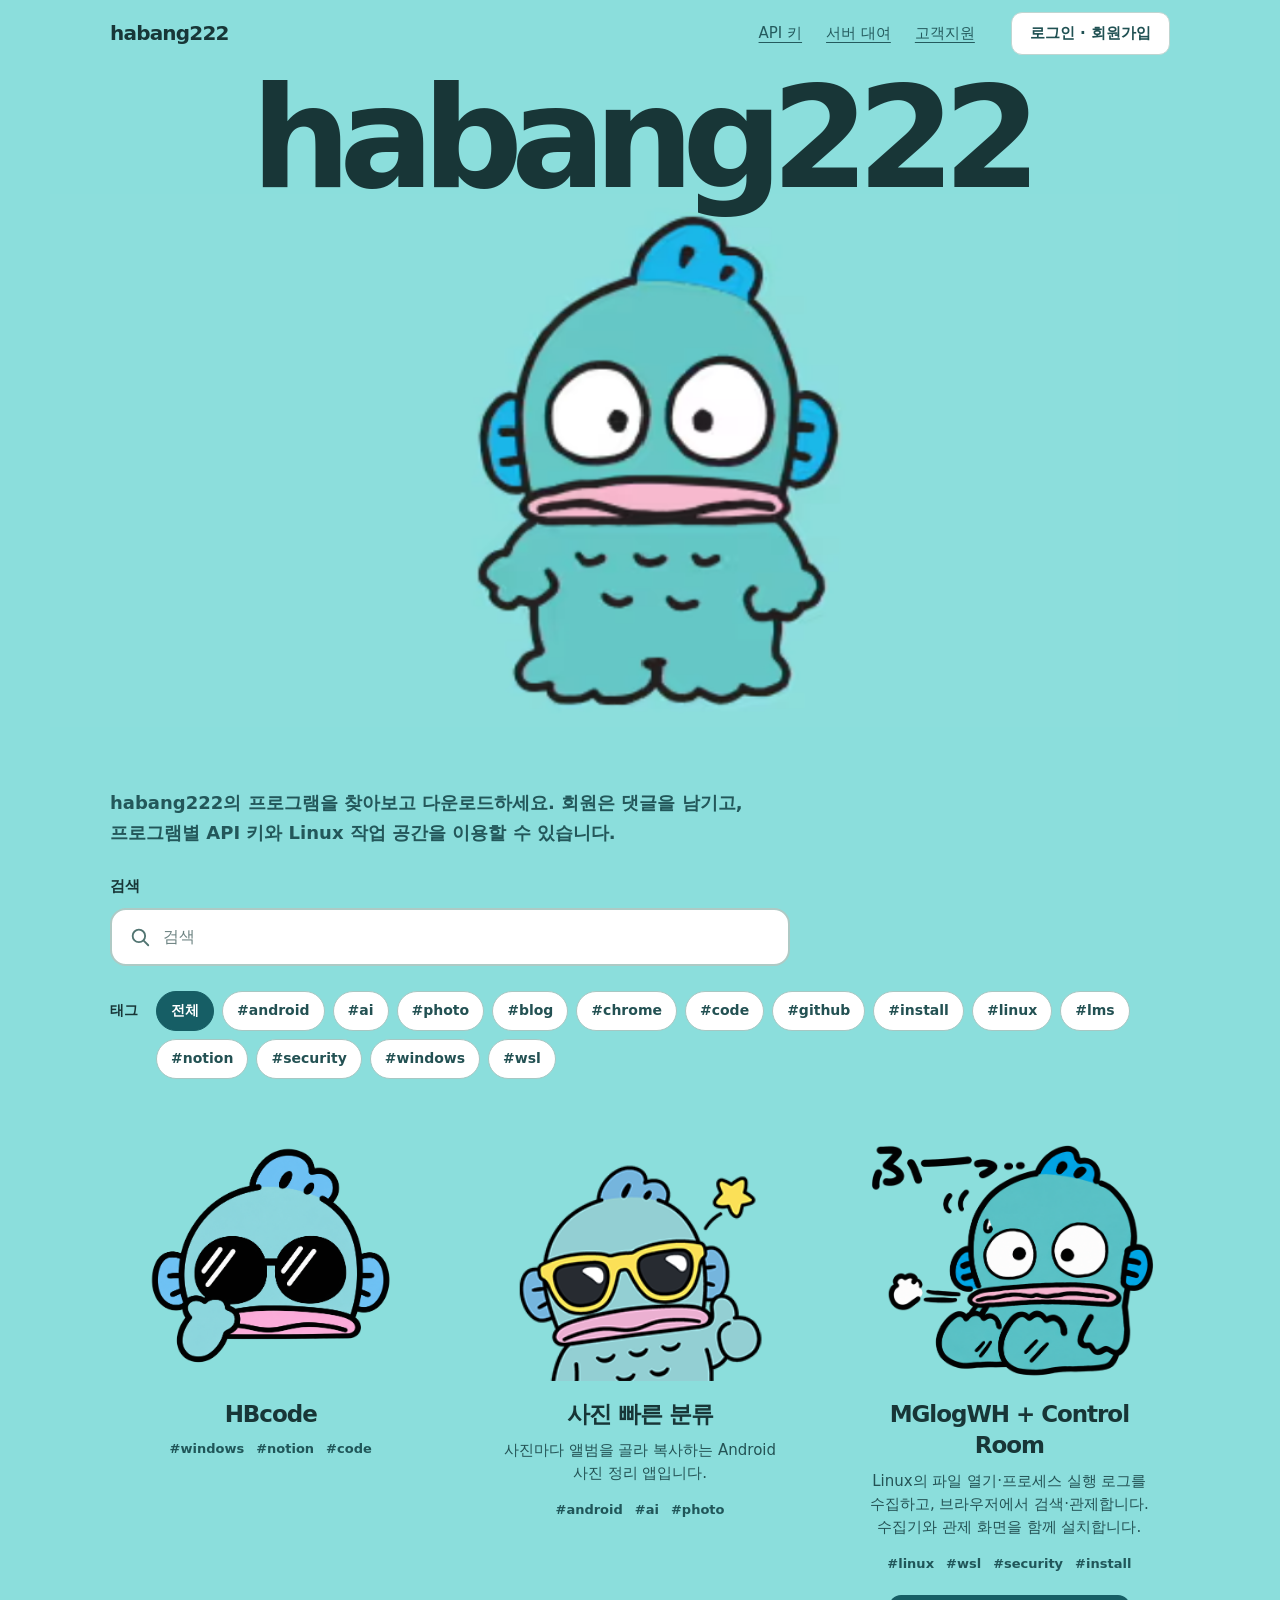
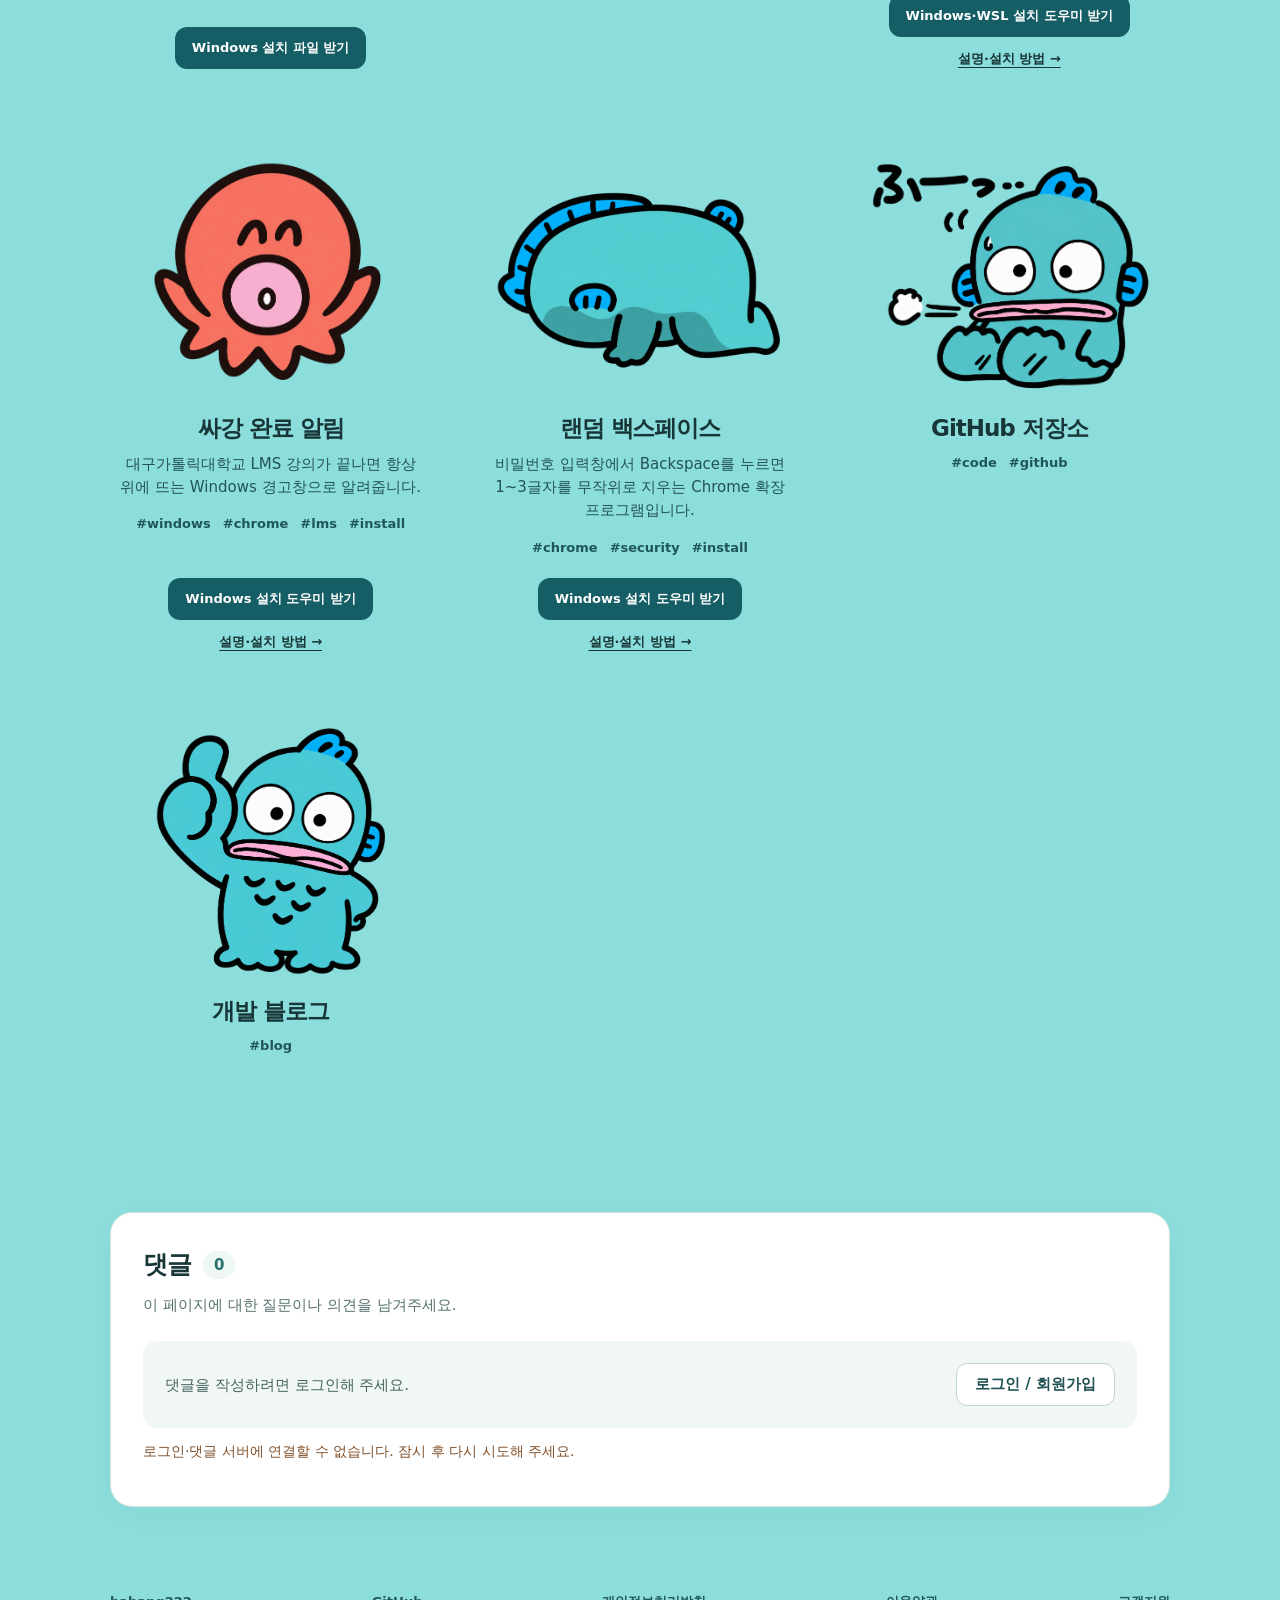
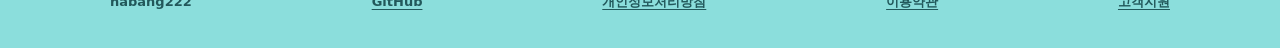
==== index.html @ 9dbc1d15 "Add approved Kali host desktops and isolated Kali rentals" ====
<!doctype html>
<html lang="ko">
<head>
  <meta charset="utf-8">
  <meta name="viewport" content="width=device-width, initial-scale=1">
  <meta name="theme-color" content="#8bdedc">
  <meta name="description" content="habang222의 프로그램 소개·다운로드, 회원 댓글, 프로그램별 API 키와 Linux 워크스페이스 대여">
  <title>habang222 | 링크 모음</title>
  <link rel="stylesheet" href="home.css?v=6">
  <script src="links.js?v=8" defer></script>
  <script src="home.js?v=6" defer></script>
  <link rel="stylesheet" href="/community.css?v=4">
  <script src="/community.js?v=7" defer></script>
</head>
<body>
  <a class="skip-link" href="#link-list">링크 목록으로 건너뛰기</a>

  <header class="home-hero">
    <div class="hero-content">
      <h1>habang222</h1>
    </div>
  </header>

  <main class="home-main" id="links">
    <p class="home-intro">habang222의 프로그램을 찾아보고 다운로드하세요. 회원은 댓글을 남기고, 프로그램별 API 키와 Linux 작업 공간을 이용할 수 있습니다.</p>
    <div class="search-area" role="search">
      <label for="link-search">검색</label>
      <div class="search-field">
        <svg viewBox="0 0 24 24" fill="none" aria-hidden="true"><circle cx="10.8" cy="10.8" r="6.8" stroke="currentColor" stroke-width="2"/><path d="m16 16 5 5" stroke="currentColor" stroke-width="2" stroke-linecap="round"/></svg>
        <input id="link-search" type="search" placeholder="검색" autocomplete="off">
      </div>
    </div>

    <div class="filter-row">
      <span class="filter-label">태그</span>
      <div class="tag-filters" id="tag-filters" aria-label="태그로 링크 필터링"></div>
    </div>

    <p class="sr-only" id="result-count" role="status" aria-live="polite"></p>
    <div class="link-grid" id="link-list"></div>
    <p class="empty-state" id="empty-state" hidden>검색 결과 없음</p>

    <noscript>
      <p class="noscript-note">검색과 태그를 사용하려면 JavaScript를 켜 주세요. <a href="photo-sorter.html">사진 빠른 분류</a> · <a href="mglogwh.html">MGlogWH + Control Room</a> · <a href="lecture-alarm.html">싸강 완료 알림</a> · <a href="random-backspace.html">랜덤 백스페이스</a></p>
    </noscript>
  </main>

  <footer class="home-footer">
    <span>habang222</span>
    <a href="https://github.com/habang2222/habage222.pro">GitHub</a>
    <a href="/privacy.html">개인정보처리방침</a>
    <a href="/terms.html">이용약관</a>
    <a href="/support.html">고객지원</a>
  </footer>
</body>
</html>
---- home.css ----
:root {
  font-family: "Apple SD Gothic Neo", "Malgun Gothic", "Noto Sans KR", system-ui, sans-serif;
  color: #183637;
  background: #8bdedc;
  line-height: 1.55;
}

* { box-sizing: border-box; }
html { scroll-behavior: smooth; }
body { margin: 0; }
button, input { font: inherit; }
a { color: inherit; }

.skip-link { position: absolute; top: -70px; left: 12px; z-index: 10; padding: 10px 14px; background: #fff; }
.skip-link:focus { top: 12px; }
.sr-only { position: absolute; width: 1px; height: 1px; padding: 0; margin: -1px; overflow: hidden; clip: rect(0, 0, 0, 0); white-space: nowrap; border: 0; }

.home-hero {
  position: relative;
  display: flex;
  justify-content: center;
  min-height: clamp(500px, 61vw, 730px);
  padding: 68px 24px 0;
  overflow: hidden;
  background-color: #8bdedc;
  background-image: url("images/home/hero.png");
  background-position: center bottom;
  background-repeat: no-repeat;
  background-size: min(100%, 1200px) auto;
  text-align: center;
}

.hero-content { position: relative; z-index: 1; width: 100%; }
.home-hero h1 { margin: 0; font-size: clamp(64px, 11vw, 150px); font-weight: 900; letter-spacing: -.085em; line-height: 1; }

/* Keep the menu over the mint hero so it does not push the artwork down. */
body .hb-site-header { position: absolute; inset: 0 0 auto; z-index: 20; }
body .hb-site-header .hb-toolbar { background: transparent; border-bottom: 0; }

.home-main {
  position: relative;
  max-width: 1180px;
  min-height: 55vh;
  margin: 0 auto;
  padding: 58px clamp(20px, 5vw, 60px) 100px;
}
.home-intro { max-width: 720px; margin: 0 0 28px; color: #23575a; font-size: clamp(15px, 2vw, 18px); line-height: 1.65; font-weight: 650; word-break: keep-all; }
.search-area { max-width: 680px; }
.search-area label { display: block; margin-bottom: 9px; font-size: 15px; font-weight: 800; }
.search-field { display: flex; align-items: center; gap: 12px; height: 58px; padding: 0 17px; border: 2px solid #aecac5; border-radius: 16px; background: #fff; }
.search-field:focus-within { border-color: #187e83; box-shadow: 0 0 0 4px #187e8324; }
.search-field svg { width: 22px; height: 22px; flex: none; color: #517471; }
.search-field input { width: 100%; height: 100%; padding: 0; border: 0; outline: 0; background: transparent; color: #183637; font-size: 16px; }
.search-field input::placeholder { color: #6b8180; }

.filter-row { display: flex; align-items: start; gap: 18px; margin-top: 25px; }
.filter-label { padding-top: 9px; font-size: 14px; font-weight: 900; white-space: nowrap; }
.tag-filters { display: flex; flex-wrap: wrap; gap: 8px; }
.tag-filter { min-height: 40px; padding: 7px 14px; border: 1.5px solid #a7c7c3; border-radius: 999px; background: #fff; color: #235153; cursor: pointer; font-size: 14px; font-weight: 800; }
.tag-filter:hover { border-color: #187e83; }
.tag-filter[aria-pressed="true"] { border-color: #165e65; background: #165e65; color: #fff; }
.link-grid { display: grid; grid-template-columns: repeat(auto-fit, minmax(min(100%, 250px), 1fr)); gap: clamp(20px, 4vw, 48px); margin-top: 40px; }
.link-card {
  display: flex;
  flex-direction: column;
  align-items: center;
  min-width: 0;
  padding: 12px 8px 16px;
  text-align: center;
  text-decoration: none;
}
.card-art { display: flex; align-items: center; justify-content: center; width: 100%; height: 250px; margin-bottom: 18px; }
.card-open { display: flex; flex-direction: column; align-items: center; width: 100%; text-decoration: none; }
.card-description { margin: 0 0 15px; max-width: 32ch; color: #245355; font-size: 15px; word-break: keep-all; }
.card-actions { display: flex; flex-direction: column; align-items: center; gap: 12px; width: 100%; margin-top: auto; padding-top: 20px; }
.card-download { padding: 11px 17px; border-radius: 12px; background: #165e65; color: white; text-decoration: none; font-size: 13px; font-weight: 800; }
.card-download:hover { background: #104b51; }
.card-guide { font-size: 13px; font-weight: 800; text-underline-offset: 4px; }
.card-art img { display: block; width: 100%; height: 100%; object-fit: contain; transition: transform .22s ease, filter .22s ease; }
.card-open:hover .card-art img, .card-open:focus-visible .card-art img { transform: scale(1.055); filter: brightness(.96) drop-shadow(0 12px 12px #174b5055); }
.link-card h3 { margin: 0 0 9px; font-size: 23px; letter-spacing: -.045em; line-height: 1.35; word-break: keep-all; }
.card-tags { display: flex; justify-content: center; flex-wrap: wrap; gap: 5px 12px; }
.card-tag { color: #205659; font-size: 13px; font-weight: 800; }
.empty-state, .noscript-note { margin: 22px 0 0; padding: 24px; border: 1px dashed #277c7b; border-radius: 18px; color: #234f50; }

.home-footer { display: flex; justify-content: space-between; gap: 20px; max-width: 1180px; margin: 0 auto; padding: 25px clamp(20px, 5vw, 60px) 36px; color: #22585b; font-size: 13px; font-weight: 800; }
.home-footer { flex-wrap: wrap; }
.home-footer a { text-underline-offset: 3px; }

:is(a, button, input):focus-visible { outline: 3px solid #00696d; outline-offset: 4px; }

@media (max-width: 650px) {
  .home-hero { min-height: 500px; padding-top: 132px; background-size: 100% auto; }
  .home-hero h1 { font-size: clamp(55px, 14vw, 90px); }
  .home-main { padding: 54px 20px 76px; }
  .filter-row { display: block; }
  .filter-label { display: block; padding: 0 0 10px; }
  .link-grid { grid-template-columns: 1fr; gap: 16px; }
  .card-art { height: 220px; }
}

@media (prefers-reduced-motion: reduce) {
  html { scroll-behavior: auto; }
  .card-art img { transition: none; }
}
---- community.css ----
.hb-toolbar,.hb-community,.hb-dialog{font:15px/1.6 "Apple SD Gothic Neo","Malgun Gothic",system-ui,sans-serif;box-sizing:border-box;color:#183637}
.hb-toolbar *,.hb-community *,.hb-dialog *{box-sizing:border-box}
.hb-toolbar [hidden],.hb-community [hidden],.hb-dialog [hidden]{display:none!important}
.hb-toolbar{display:flex;flex-wrap:wrap;justify-content:flex-end;align-items:center;gap:16px;min-height:62px;padding:12px max(20px,calc((100% - 1060px)/2));background:#8bdedc;border-bottom:1px solid #71c7c5}
.hb-account{font-weight:700;overflow-wrap:anywhere}
.hb-header-brand{margin-right:auto;color:#183637;font-size:20px;font-weight:900;letter-spacing:-.04em;text-decoration:none}.hb-toolbar [aria-current=page]{font-weight:800;color:#104b51;text-decoration-thickness:2px}
.hb-button,.hb-link,.hb-provider{font:inherit;cursor:pointer;transition:background .15s;line-height:1.5}
.hb-button{display:inline-flex;justify-content:center;align-items:center;min-height:42px;padding:9px 18px;border:1px solid #bfd5d1;border-radius:11px;background:#fff;color:#205153;font-weight:700;text-decoration:none}
.hb-button:hover{background:#ecf5f2}.hb-primary{background:#165e65;border-color:#165e65;color:#fff}.hb-primary:hover{background:#104b51}
.hb-link{border:0;background:transparent;color:#245b5e;text-decoration:underline;text-underline-offset:4px;padding:8px 4px}
.hb-button:disabled{opacity:.55;cursor:wait}.hb-link:disabled{opacity:.55}
.hb-community{max-width:1060px;margin:40px auto 60px;padding:32px;border:1px solid #d3e3df;border-radius:22px;background:#fff;box-shadow:0 8px 32px #113c3508;text-align:left}
.hb-comment-heading{display:flex;gap:12px;align-items:center}.hb-comment-heading h2{margin:0;font-size:25px;letter-spacing:-.04em;color:#183637}
.hb-count{font-weight:800;color:#24716e;background:#eef7f4;border-radius:999px;padding:2px 11px}
.hb-muted{color:#56726e;font-size:13px}.hb-community>.hb-muted{margin:8px 0 24px;font-size:15px}
.hb-guest{display:flex;flex-wrap:wrap;justify-content:space-between;align-items:center;gap:16px;padding:22px;border-radius:14px;background:#f1f7f5;color:#45635e}
.hb-comment-label{display:block;margin-bottom:8px;font-weight:700}
.hb-community textarea,.hb-dialog input{display:block;width:100%;border:1px solid #b9ceca;border-radius:10px;background:#fff;color:#183637;font:inherit;padding:12px 14px;line-height:1.6}
.hb-community textarea{resize:vertical;min-height:100px}.hb-compose-actions{display:flex;justify-content:space-between;align-items:center;gap:12px;margin-top:12px}
.hb-status{color:#80502a;font-size:14px;min-height:1.5em;margin:12px 0;overflow-wrap:anywhere}
.hb-empty{text-align:center;color:#6d817b;padding:28px 0}.hb-comment{border-top:1px solid #e3ebe7;padding:24px 0}
.hb-comment-meta{display:flex;align-items:center;gap:11px}.hb-avatar{display:flex;align-items:center;justify-content:center;flex-shrink:0;width:39px;height:39px;border-radius:50%;background:#e4f2ed;color:#245c53;font-weight:800}
.hb-comment-meta strong{display:block;font-size:14px;overflow-wrap:anywhere}.hb-comment-meta time{display:block;color:#70827a;font-size:12px}
.hb-comment-body{white-space:pre-wrap;overflow-wrap:anywhere;margin:14px 0;color:#2d4741}.hb-comment-actions{display:flex;gap:14px;font-size:13px}
.hb-edit .hb-button{margin:10px 8px 0 0}.hb-dialog{position:fixed;width:calc(100% - 32px);max-width:440px;max-height:calc(100dvh - 32px);padding:32px;border:1px solid #c7ddd5;border-radius:22px;background:#fff;box-shadow:0 24px 100px #051e3a44;overflow-y:auto}
.hb-dialog::backdrop{background:#0c282970;backdrop-filter:blur(4px)}.hb-dialog-close{display:block;margin:-14px -12px 8px auto;font-size:13px}
.hb-dialog h2{color:#183637;font-size:24px;line-height:1.4;margin:0 0 8px;letter-spacing:-.04em}.hb-dialog>p{margin:0 0 20px}
.hb-tabs{display:grid;grid-template-columns:1fr 1fr;gap:8px;margin-bottom:20px}.hb-tabs [aria-pressed=true]{background:#165e65;color:#fff;border-color:#165e65}
.hb-social{display:grid;gap:10px}.hb-provider{display:flex;justify-content:center;align-items:center;gap:12px;min-height:48px;padding:10px;border:1px solid #c9d7d2;border-radius:11px;background:#fff;color:#183637;text-decoration:none;font-weight:650}
.hb-provider:hover{background:#f0f7f4}.hb-provider[aria-disabled=true]{color:#7b8d87;background:#f6f8f7}.hb-provider[aria-disabled=true]::after{content:"준비 중";font-size:11px;font-weight:400}
.hb-provider-mark{font-size:20px;font-weight:800}.hb-dialog .hb-divider{text-align:center;margin:20px 0;color:#6a8077;font-size:12px}
.hb-form{display:grid;gap:14px}.hb-field{display:grid;gap:6px;font-size:13px;font-weight:700}.hb-form .hb-muted{margin:0;font-weight:400}.hb-form .hb-status{margin:0}.hb-form>.hb-primary{width:100%}
.hb-legal-note{font-size:12px;color:#56726e;margin:16px 0 0!important;line-height:1.6}.hb-legal-note a,.hb-legal-links a{text-underline-offset:3px}.hb-legal-links{display:flex;flex-wrap:wrap;gap:8px 16px;font:13px/1.6 "Apple SD Gothic Neo","Malgun Gothic",system-ui,sans-serif}.hb-legal-links a{color:inherit}
.hb-toolbar :is(a,button):focus-visible,.hb-community :is(button,textarea):focus-visible,.hb-dialog :is(a,button,input):focus-visible{outline:3px solid #247e78;outline-offset:3px}
@media(max-width:650px){.hb-toolbar{padding:12px 20px}.hb-toolbar .hb-button{font-size:13px}.hb-community{margin:24px 16px 40px;padding:22px 18px}.hb-guest{padding:18px}.hb-dialog{padding:26px 22px}.hb-dialog h2{font-size:22px}}
@media(max-width:650px){.hb-toolbar{gap:8px 12px;font-size:13px}.hb-header-brand{flex-basis:100%;font-size:19px}.hb-toolbar .hb-link{padding:5px 0}}
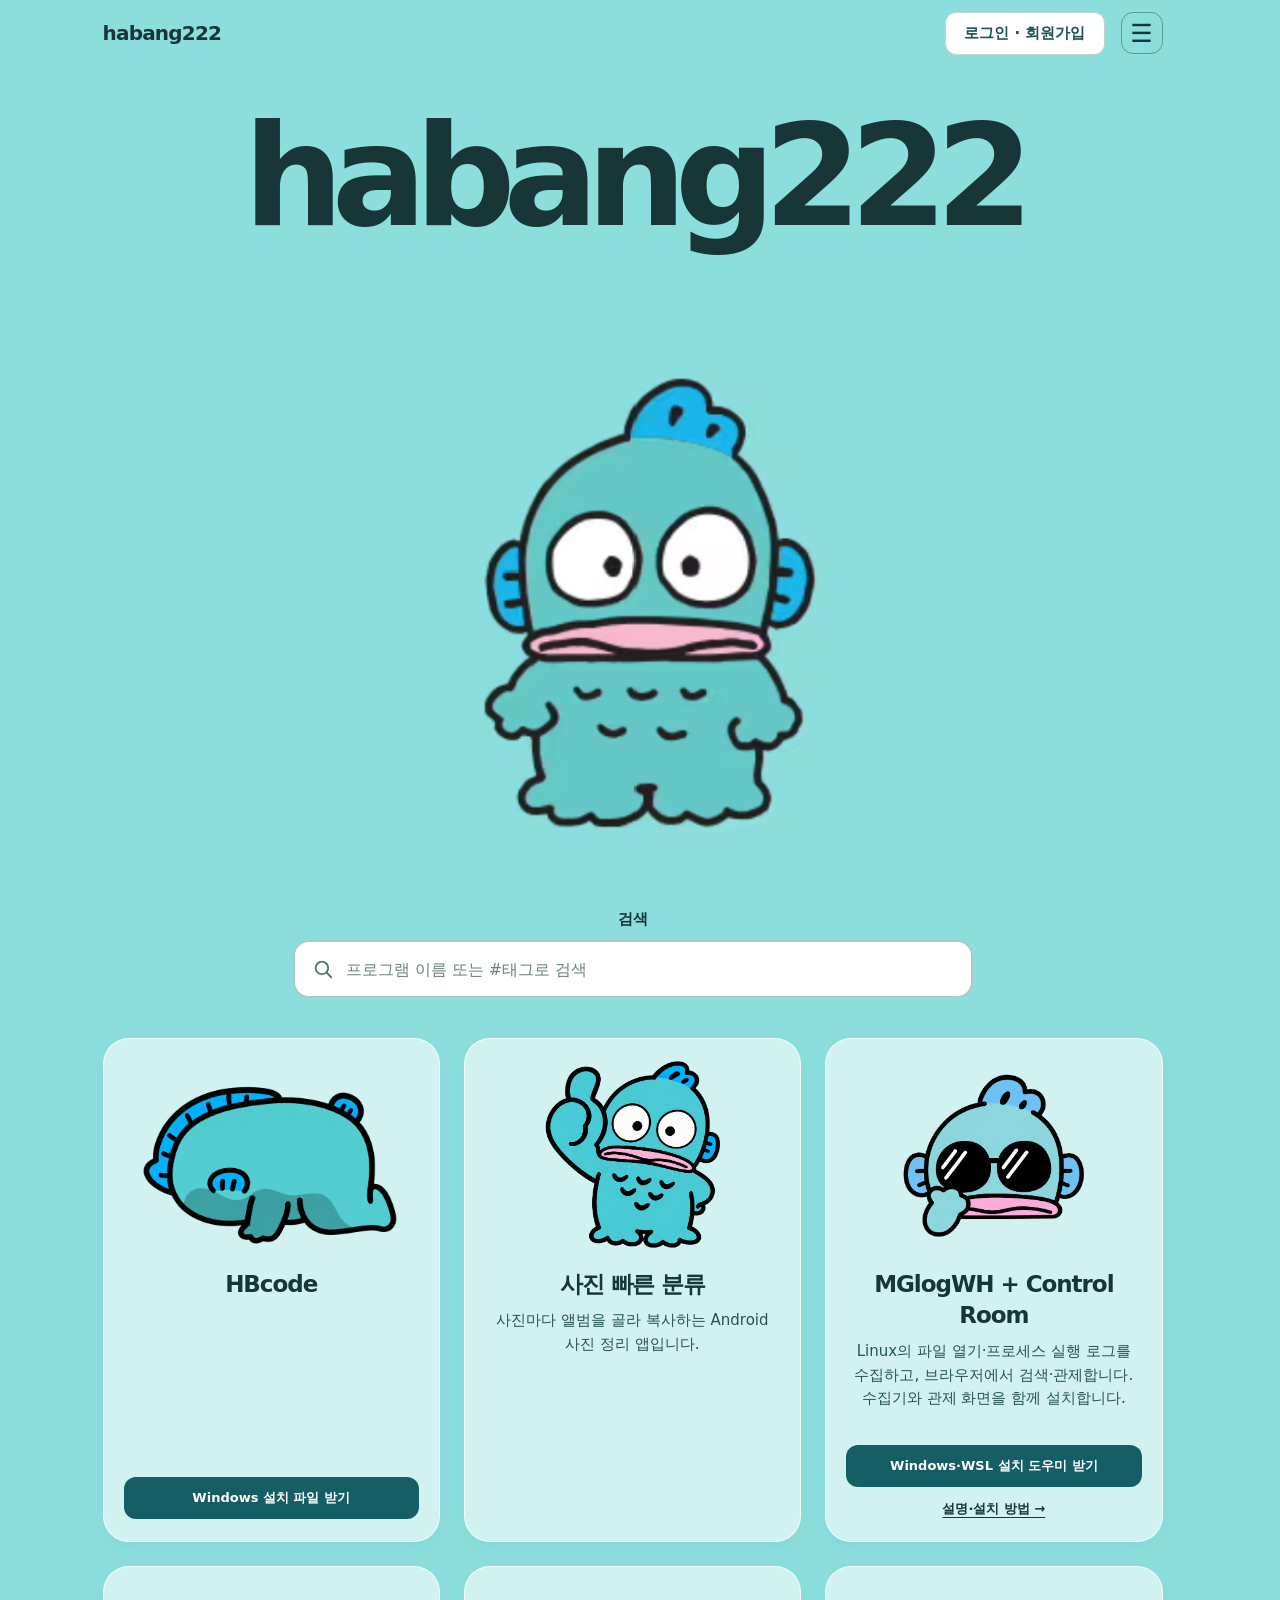
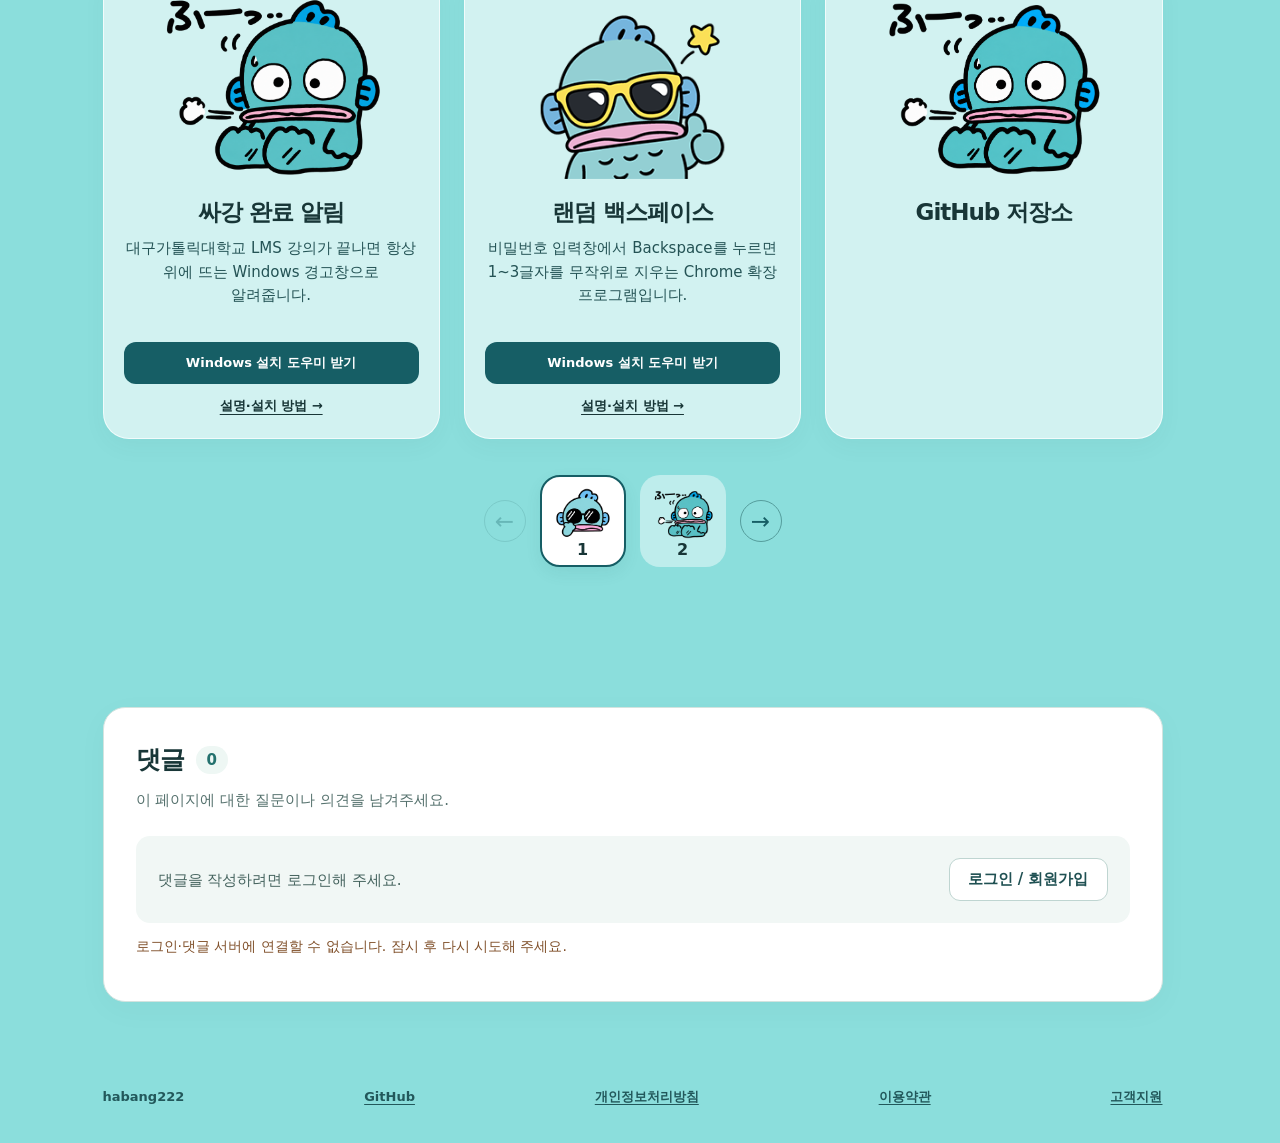
==== commit 1e9bd962: "Stabilize signup dialog and simplify the home gallery" ====
--- a/index.html
+++ b/index.html
@@ -6,11 +6,11 @@
   <meta name="theme-color" content="#8bdedc">
   <meta name="description" content="habang222의 프로그램 소개·다운로드, 회원 댓글, 프로그램별 API 키와 Linux 워크스페이스 대여">
   <title>habang222 | 링크 모음</title>
-  <link rel="stylesheet" href="home.css?v=6">
-  <script src="links.js?v=8" defer></script>
-  <script src="home.js?v=6" defer></script>
-  <link rel="stylesheet" href="/community.css?v=4">
-  <script src="/community.js?v=7" defer></script>
+  <link rel="stylesheet" href="home.css?v=7">
+  <script src="links.js?v=9" defer></script>
+  <script src="home.js?v=7" defer></script>
+  <link rel="stylesheet" href="/community.css?v=5">
+  <script src="/community.js?v=8" defer></script>
 </head>
 <body>
   <a class="skip-link" href="#link-list">링크 목록으로 건너뛰기</a>
@@ -22,26 +22,23 @@
   </header>
 
   <main class="home-main" id="links">
-    <p class="home-intro">habang222의 프로그램을 찾아보고 다운로드하세요. 회원은 댓글을 남기고, 프로그램별 API 키와 Linux 작업 공간을 이용할 수 있습니다.</p>
     <div class="search-area" role="search">
       <label for="link-search">검색</label>
       <div class="search-field">
         <svg viewBox="0 0 24 24" fill="none" aria-hidden="true"><circle cx="10.8" cy="10.8" r="6.8" stroke="currentColor" stroke-width="2"/><path d="m16 16 5 5" stroke="currentColor" stroke-width="2" stroke-linecap="round"/></svg>
-        <input id="link-search" type="search" placeholder="검색" autocomplete="off">
+        <input id="link-search" type="search" placeholder="프로그램 이름 또는 #태그로 검색" autocomplete="off" aria-describedby="search-help">
       </div>
     </div>
 
-    <div class="filter-row">
-      <span class="filter-label">태그</span>
-      <div class="tag-filters" id="tag-filters" aria-label="태그로 링크 필터링"></div>
-    </div>
+    <p id="search-help" class="sr-only">이름이나 설명으로 검색하거나, #사진정리처럼 태그 앞에 #을 붙여 검색하세요. 여러 검색어를 함께 사용할 수 있습니다.</p>
 
     <p class="sr-only" id="result-count" role="status" aria-live="polite"></p>
-    <div class="link-grid" id="link-list"></div>
+    <div class="card-viewport" id="card-viewport"><div class="link-grid" id="link-list"></div></div>
     <p class="empty-state" id="empty-state" hidden>검색 결과 없음</p>
+    <nav class="page-navigation" id="page-navigation" aria-label="프로그램 페이지"></nav>
 
     <noscript>
-      <p class="noscript-note">검색과 태그를 사용하려면 JavaScript를 켜 주세요. <a href="photo-sorter.html">사진 빠른 분류</a> · <a href="mglogwh.html">MGlogWH + Control Room</a> · <a href="lecture-alarm.html">싸강 완료 알림</a> · <a href="random-backspace.html">랜덤 백스페이스</a></p>
+      <p class="noscript-note">프로그램 검색과 페이지 이동을 사용하려면 JavaScript를 켜 주세요. <a href="photo-sorter.html">사진 빠른 분류</a> · <a href="mglogwh.html">MGlogWH + Control Room</a> · <a href="lecture-alarm.html">싸강 완료 알림</a> · <a href="random-backspace.html">랜덤 백스페이스</a></p>
     </noscript>
   </main>
 
--- a/home.css
+++ b/home.css
@@ -6,7 +6,7 @@
 }
 
 * { box-sizing: border-box; }
-html { scroll-behavior: smooth; }
+html { scroll-behavior: smooth; scrollbar-gutter: stable; }
 body { margin: 0; }
 button, input { font: inherit; }
 a { color: inherit; }
@@ -19,16 +19,13 @@
   position: relative;
   display: flex;
   justify-content: center;
-  min-height: clamp(500px, 61vw, 730px);
-  padding: 68px 24px 0;
+  min-height: clamp(650px, 70vw, 850px);
+  padding: 106px 24px 0;
   overflow: hidden;
   background-color: #8bdedc;
-  background-image: url("images/home/hero.png");
-  background-position: center bottom;
-  background-repeat: no-repeat;
-  background-size: min(100%, 1200px) auto;
   text-align: center;
 }
+.home-hero::before { content: ''; position: absolute; inset: clamp(200px, 22vw, 290px) 0 0; background: url("images/home/hero.png") center bottom / min(100%, 1100px) auto no-repeat; }
 
 .hero-content { position: relative; z-index: 1; width: 100%; }
 .home-hero h1 { margin: 0; font-size: clamp(64px, 11vw, 150px); font-weight: 900; letter-spacing: -.085em; line-height: 1; }
@@ -44,43 +41,48 @@
   margin: 0 auto;
   padding: 58px clamp(20px, 5vw, 60px) 100px;
 }
-.home-intro { max-width: 720px; margin: 0 0 28px; color: #23575a; font-size: clamp(15px, 2vw, 18px); line-height: 1.65; font-weight: 650; word-break: keep-all; }
-.search-area { max-width: 680px; }
-.search-area label { display: block; margin-bottom: 9px; font-size: 15px; font-weight: 800; }
+.search-area { max-width: 680px; margin: 0 auto; }
+.search-area label { display: block; margin-bottom: 9px; font-size: 15px; font-weight: 800; text-align: center; }
 .search-field { display: flex; align-items: center; gap: 12px; height: 58px; padding: 0 17px; border: 2px solid #aecac5; border-radius: 16px; background: #fff; }
 .search-field:focus-within { border-color: #187e83; box-shadow: 0 0 0 4px #187e8324; }
 .search-field svg { width: 22px; height: 22px; flex: none; color: #517471; }
 .search-field input { width: 100%; height: 100%; padding: 0; border: 0; outline: 0; background: transparent; color: #183637; font-size: 16px; }
 .search-field input::placeholder { color: #6b8180; }
 
-.filter-row { display: flex; align-items: start; gap: 18px; margin-top: 25px; }
-.filter-label { padding-top: 9px; font-size: 14px; font-weight: 900; white-space: nowrap; }
-.tag-filters { display: flex; flex-wrap: wrap; gap: 8px; }
-.tag-filter { min-height: 40px; padding: 7px 14px; border: 1.5px solid #a7c7c3; border-radius: 999px; background: #fff; color: #235153; cursor: pointer; font-size: 14px; font-weight: 800; }
-.tag-filter:hover { border-color: #187e83; }
-.tag-filter[aria-pressed="true"] { border-color: #165e65; background: #165e65; color: #fff; }
-.link-grid { display: grid; grid-template-columns: repeat(auto-fit, minmax(min(100%, 250px), 1fr)); gap: clamp(20px, 4vw, 48px); margin-top: 40px; }
+.card-viewport { scroll-margin-top: 24px; touch-action: pan-y; }
+.link-grid { display: grid; grid-template-columns: repeat(3, minmax(0, 1fr)); gap: 24px; margin-top: 40px; }
 .link-card {
   display: flex;
   flex-direction: column;
   align-items: center;
   min-width: 0;
-  padding: 12px 8px 16px;
+  padding: 22px 20px;
+  border: 1px solid #ffffffb3;
+  border-radius: 26px;
+  background: #ffffff9c;
+  box-shadow: 0 8px 24px #2056590a;
   text-align: center;
   text-decoration: none;
 }
-.card-art { display: flex; align-items: center; justify-content: center; width: 100%; height: 250px; margin-bottom: 18px; }
+.card-art { display: flex; align-items: center; justify-content: center; width: 100%; height: 190px; margin-bottom: 18px; }
 .card-open { display: flex; flex-direction: column; align-items: center; width: 100%; text-decoration: none; }
 .card-description { margin: 0 0 15px; max-width: 32ch; color: #245355; font-size: 15px; word-break: keep-all; }
 .card-actions { display: flex; flex-direction: column; align-items: center; gap: 12px; width: 100%; margin-top: auto; padding-top: 20px; }
-.card-download { padding: 11px 17px; border-radius: 12px; background: #165e65; color: white; text-decoration: none; font-size: 13px; font-weight: 800; }
+.card-download { width: 100%; padding: 11px 13px; border-radius: 12px; background: #165e65; color: white; text-decoration: none; font-size: 13px; font-weight: 800; }
 .card-download:hover { background: #104b51; }
 .card-guide { font-size: 13px; font-weight: 800; text-underline-offset: 4px; }
 .card-art img { display: block; width: 100%; height: 100%; object-fit: contain; transition: transform .22s ease, filter .22s ease; }
 .card-open:hover .card-art img, .card-open:focus-visible .card-art img { transform: scale(1.055); filter: brightness(.96) drop-shadow(0 12px 12px #174b5055); }
 .link-card h3 { margin: 0 0 9px; font-size: 23px; letter-spacing: -.045em; line-height: 1.35; word-break: keep-all; }
-.card-tags { display: flex; justify-content: center; flex-wrap: wrap; gap: 5px 12px; }
-.card-tag { color: #205659; font-size: 13px; font-weight: 800; }
+.page-navigation { display: flex; flex-wrap: wrap; align-items: center; justify-content: center; gap: 14px; margin-top: 36px; }
+.page-navigation[hidden] { display: none; }
+.page-choice { position: relative; width: 86px; height: 92px; border: 2px solid transparent; border-radius: 20px; background: #ffffff70; cursor: pointer; padding: 8px 10px 24px; }
+.page-choice img { display: block; width: 100%; height: 100%; object-fit: contain; }
+.page-choice span { position: absolute; bottom: 3px; inset-inline: 0; font-size: 16px; font-weight: 900; color: #183637; }
+.page-choice[aria-current="page"] { border-color: #165e65; background: #fff; box-shadow: 0 6px 16px #165e6515; }
+.page-choice:hover { background: #fff; }
+.page-arrow { width: 42px; height: 42px; border: 1px solid #559d9c; border-radius: 50%; background: transparent; color: #165e65; font-size: 23px; cursor: pointer; }
+.page-arrow:disabled { opacity: .3; cursor: default; }
 .empty-state, .noscript-note { margin: 22px 0 0; padding: 24px; border: 1px dashed #277c7b; border-radius: 18px; color: #234f50; }
 
 .home-footer { display: flex; justify-content: space-between; gap: 20px; max-width: 1180px; margin: 0 auto; padding: 25px clamp(20px, 5vw, 60px) 36px; color: #22585b; font-size: 13px; font-weight: 800; }
@@ -90,13 +92,17 @@
 :is(a, button, input):focus-visible { outline: 3px solid #00696d; outline-offset: 4px; }
 
 @media (max-width: 650px) {
-  .home-hero { min-height: 500px; padding-top: 132px; background-size: 100% auto; }
+  .home-hero { min-height: 540px; padding-top: 112px; }
+  .home-hero::before { top: 200px; background-size: min(150%, 580px) auto; }
   .home-hero h1 { font-size: clamp(55px, 14vw, 90px); }
   .home-main { padding: 54px 20px 76px; }
-  .filter-row { display: block; }
-  .filter-label { display: block; padding: 0 0 10px; }
-  .link-grid { grid-template-columns: 1fr; gap: 16px; }
-  .card-art { height: 220px; }
+  .link-grid { grid-template-columns: repeat(2, minmax(0, 1fr)); gap: 14px; }
+  .link-card { padding: 16px 12px; border-radius: 20px; }
+  .link-card h3 { font-size: 19px; }
+  .card-art { height: 145px; }
+  .card-description { font-size: 13px; }
+  .card-download { font-size: 12px; }
+  .page-choice { width: 68px; height: 78px; }
 }
 
 @media (prefers-reduced-motion: reduce) {
--- a/community.css
+++ b/community.css
@@ -1,8 +1,8 @@
-.hb-toolbar,.hb-community,.hb-dialog{font:15px/1.6 "Apple SD Gothic Neo","Malgun Gothic",system-ui,sans-serif;box-sizing:border-box;color:#183637}
+.hb-toolbar,.hb-community,.hb-dialog,.hb-menu{font:15px/1.6 "Apple SD Gothic Neo","Malgun Gothic",system-ui,sans-serif;box-sizing:border-box;color:#183637}
 .hb-toolbar *,.hb-community *,.hb-dialog *{box-sizing:border-box}
-.hb-toolbar [hidden],.hb-community [hidden],.hb-dialog [hidden]{display:none!important}
+.hb-toolbar [hidden],.hb-community [hidden],.hb-dialog [hidden],.hb-menu [hidden]{display:none!important}
 .hb-toolbar{display:flex;flex-wrap:wrap;justify-content:flex-end;align-items:center;gap:16px;min-height:62px;padding:12px max(20px,calc((100% - 1060px)/2));background:#8bdedc;border-bottom:1px solid #71c7c5}
-.hb-account{font-weight:700;overflow-wrap:anywhere}
+.hb-account{font-weight:700;max-width:30vw;overflow:hidden;text-overflow:ellipsis;white-space:nowrap}
 .hb-header-brand{margin-right:auto;color:#183637;font-size:20px;font-weight:900;letter-spacing:-.04em;text-decoration:none}.hb-toolbar [aria-current=page]{font-weight:800;color:#104b51;text-decoration-thickness:2px}
 .hb-button,.hb-link,.hb-provider{font:inherit;cursor:pointer;transition:background .15s;line-height:1.5}
 .hb-button{display:inline-flex;justify-content:center;align-items:center;min-height:42px;padding:9px 18px;border:1px solid #bfd5d1;border-radius:11px;background:#fff;color:#205153;font-weight:700;text-decoration:none}
@@ -22,7 +22,7 @@
 .hb-comment-meta{display:flex;align-items:center;gap:11px}.hb-avatar{display:flex;align-items:center;justify-content:center;flex-shrink:0;width:39px;height:39px;border-radius:50%;background:#e4f2ed;color:#245c53;font-weight:800}
 .hb-comment-meta strong{display:block;font-size:14px;overflow-wrap:anywhere}.hb-comment-meta time{display:block;color:#70827a;font-size:12px}
 .hb-comment-body{white-space:pre-wrap;overflow-wrap:anywhere;margin:14px 0;color:#2d4741}.hb-comment-actions{display:flex;gap:14px;font-size:13px}
-.hb-edit .hb-button{margin:10px 8px 0 0}.hb-dialog{position:fixed;width:calc(100% - 32px);max-width:440px;max-height:calc(100dvh - 32px);padding:32px;border:1px solid #c7ddd5;border-radius:22px;background:#fff;box-shadow:0 24px 100px #051e3a44;overflow-y:auto}
+.hb-edit .hb-button{margin:10px 8px 0 0}.hb-dialog{position:fixed;top:32px;left:50%;right:auto;bottom:auto;margin:0;transform:translateX(-50%);width:calc(100% - 32px);max-width:440px;max-height:calc(100dvh - 64px);padding:32px;border:1px solid #c7ddd5;border-radius:22px;background:#fff;box-shadow:0 24px 100px #051e3a44;overflow-y:auto;overscroll-behavior:contain;scrollbar-gutter:stable}
 .hb-dialog::backdrop{background:#0c282970;backdrop-filter:blur(4px)}.hb-dialog-close{display:block;margin:-14px -12px 8px auto;font-size:13px}
 .hb-dialog h2{color:#183637;font-size:24px;line-height:1.4;margin:0 0 8px;letter-spacing:-.04em}.hb-dialog>p{margin:0 0 20px}
 .hb-tabs{display:grid;grid-template-columns:1fr 1fr;gap:8px;margin-bottom:20px}.hb-tabs [aria-pressed=true]{background:#165e65;color:#fff;border-color:#165e65}
@@ -33,4 +33,11 @@
 .hb-legal-note{font-size:12px;color:#56726e;margin:16px 0 0!important;line-height:1.6}.hb-legal-note a,.hb-legal-links a{text-underline-offset:3px}.hb-legal-links{display:flex;flex-wrap:wrap;gap:8px 16px;font:13px/1.6 "Apple SD Gothic Neo","Malgun Gothic",system-ui,sans-serif}.hb-legal-links a{color:inherit}
 .hb-toolbar :is(a,button):focus-visible,.hb-community :is(button,textarea):focus-visible,.hb-dialog :is(a,button,input):focus-visible{outline:3px solid #247e78;outline-offset:3px}
 @media(max-width:650px){.hb-toolbar{padding:12px 20px}.hb-toolbar .hb-button{font-size:13px}.hb-community{margin:24px 16px 40px;padding:22px 18px}.hb-guest{padding:18px}.hb-dialog{padding:26px 22px}.hb-dialog h2{font-size:22px}}
-@media(max-width:650px){.hb-toolbar{gap:8px 12px;font-size:13px}.hb-header-brand{flex-basis:100%;font-size:19px}.hb-toolbar .hb-link{padding:5px 0}}
+html:has(.hb-dialog[open],.hb-menu[open]){overflow:hidden;scrollbar-gutter:stable}
+.hb-menu-toggle{display:inline-flex;align-items:center;justify-content:center;width:42px;height:42px;padding:0;border:1px solid #529d9b;border-radius:12px;background:transparent;color:#183637;font:25px/1 system-ui;cursor:pointer}
+.hb-menu{position:fixed;inset:0 0 0 auto;width:min(340px,88vw);height:100dvh;max-height:100dvh;margin:0;padding:24px;border:0;border-left:1px solid #c1dbd4;background:#f0fbf7;overflow-y:auto;overscroll-behavior:contain;box-shadow:-16px 0 60px #123d3929}
+.hb-menu::backdrop{background:#0c282960}
+.hb-menu-heading{display:flex;align-items:center;justify-content:space-between;gap:16px;margin-bottom:24px}.hb-menu-heading h2{margin:0;font-size:24px}
+.hb-menu-links{display:flex;flex-direction:column;gap:8px}.hb-menu-links .hb-link{display:block;width:100%;padding:14px 16px;border-radius:12px;text-align:left;text-decoration:none;background:#fff}.hb-menu-links .hb-link:hover{background:#dcefeb}
+.hb-menu :is(a,button):focus-visible,.hb-menu-toggle:focus-visible{outline:3px solid #247e78;outline-offset:3px}
+@media(max-width:650px){.hb-toolbar{gap:8px;font-size:13px;flex-wrap:nowrap}.hb-header-brand{flex-basis:auto;font-size:19px}.hb-toolbar .hb-link{padding:5px 0}.hb-toolbar .hb-button{padding:8px 10px;font-size:12px}.hb-dialog{top:12px;max-height:calc(100dvh - 24px)}}
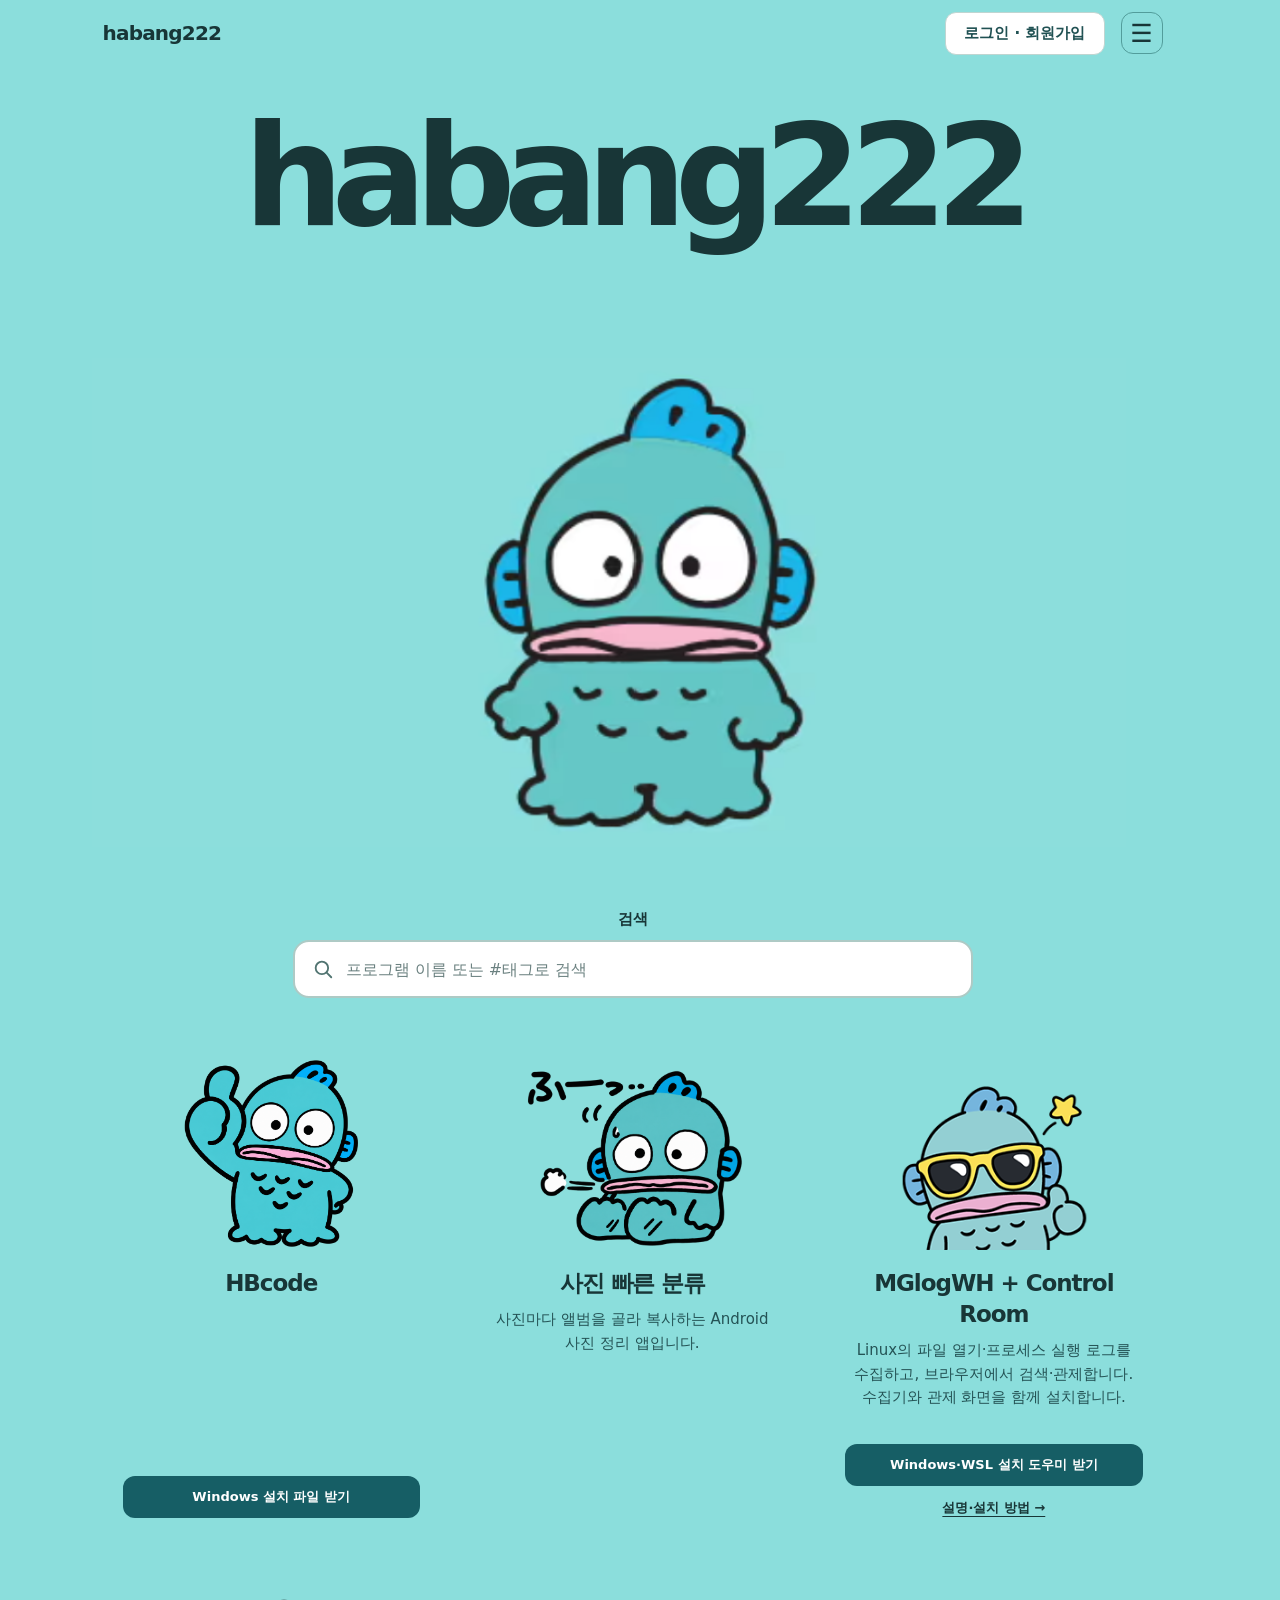
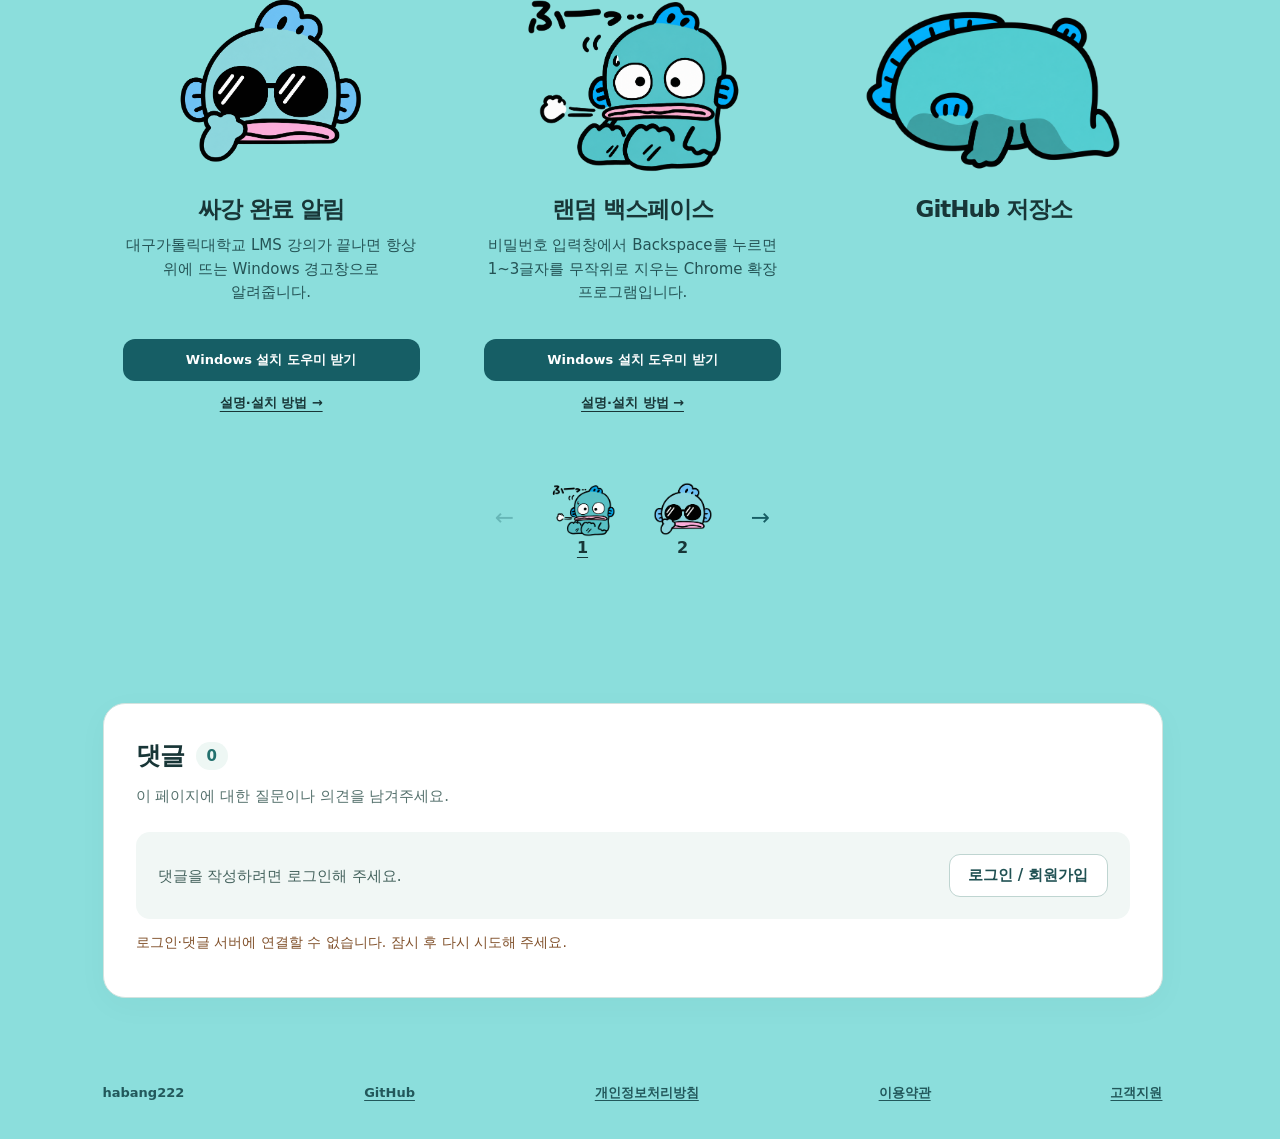
==== commit e4341e5d: "Remove gallery and page-control panels" ====
--- a/index.html
+++ b/index.html
@@ -6,7 +6,7 @@
   <meta name="theme-color" content="#8bdedc">
   <meta name="description" content="habang222의 프로그램 소개·다운로드, 회원 댓글, 프로그램별 API 키와 Linux 워크스페이스 대여">
   <title>habang222 | 링크 모음</title>
-  <link rel="stylesheet" href="home.css?v=7">
+  <link rel="stylesheet" href="home.css?v=8">
   <script src="links.js?v=9" defer></script>
   <script src="home.js?v=7" defer></script>
   <link rel="stylesheet" href="/community.css?v=5">
--- a/home.css
+++ b/home.css
@@ -57,10 +57,8 @@
   align-items: center;
   min-width: 0;
   padding: 22px 20px;
-  border: 1px solid #ffffffb3;
-  border-radius: 26px;
-  background: #ffffff9c;
-  box-shadow: 0 8px 24px #2056590a;
+  border: 0;
+  background: transparent;
   text-align: center;
   text-decoration: none;
 }
@@ -76,12 +74,12 @@
 .link-card h3 { margin: 0 0 9px; font-size: 23px; letter-spacing: -.045em; line-height: 1.35; word-break: keep-all; }
 .page-navigation { display: flex; flex-wrap: wrap; align-items: center; justify-content: center; gap: 14px; margin-top: 36px; }
 .page-navigation[hidden] { display: none; }
-.page-choice { position: relative; width: 86px; height: 92px; border: 2px solid transparent; border-radius: 20px; background: #ffffff70; cursor: pointer; padding: 8px 10px 24px; }
+.page-choice { position: relative; width: 86px; height: 92px; border: 0; background: transparent; cursor: pointer; padding: 8px 10px 24px; }
 .page-choice img { display: block; width: 100%; height: 100%; object-fit: contain; }
 .page-choice span { position: absolute; bottom: 3px; inset-inline: 0; font-size: 16px; font-weight: 900; color: #183637; }
-.page-choice[aria-current="page"] { border-color: #165e65; background: #fff; box-shadow: 0 6px 16px #165e6515; }
-.page-choice:hover { background: #fff; }
-.page-arrow { width: 42px; height: 42px; border: 1px solid #559d9c; border-radius: 50%; background: transparent; color: #165e65; font-size: 23px; cursor: pointer; }
+.page-choice[aria-current="page"] span { text-decoration: underline; text-underline-offset: 4px; }
+.page-choice:hover img { filter: brightness(.94); }
+.page-arrow { width: 42px; height: 42px; border: 0; background: transparent; color: #165e65; font-size: 23px; cursor: pointer; }
 .page-arrow:disabled { opacity: .3; cursor: default; }
 .empty-state, .noscript-note { margin: 22px 0 0; padding: 24px; border: 1px dashed #277c7b; border-radius: 18px; color: #234f50; }
 
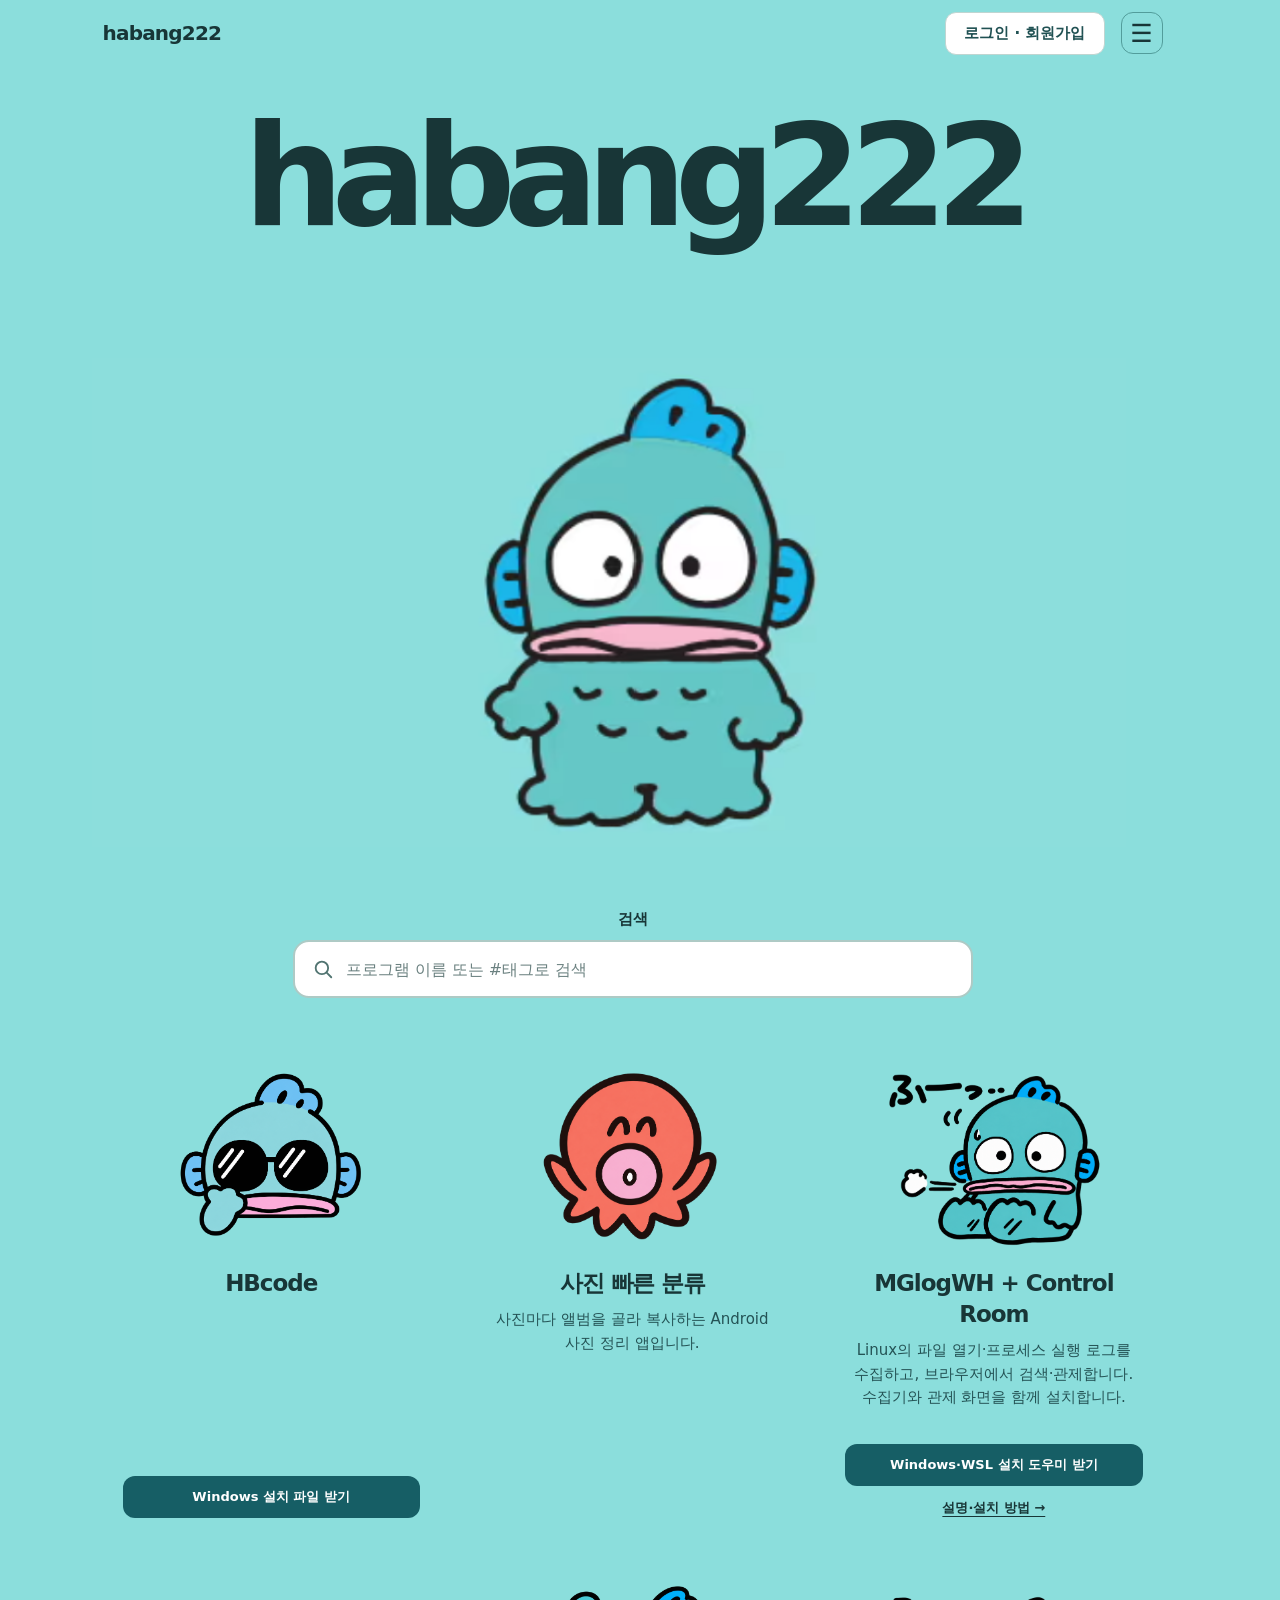
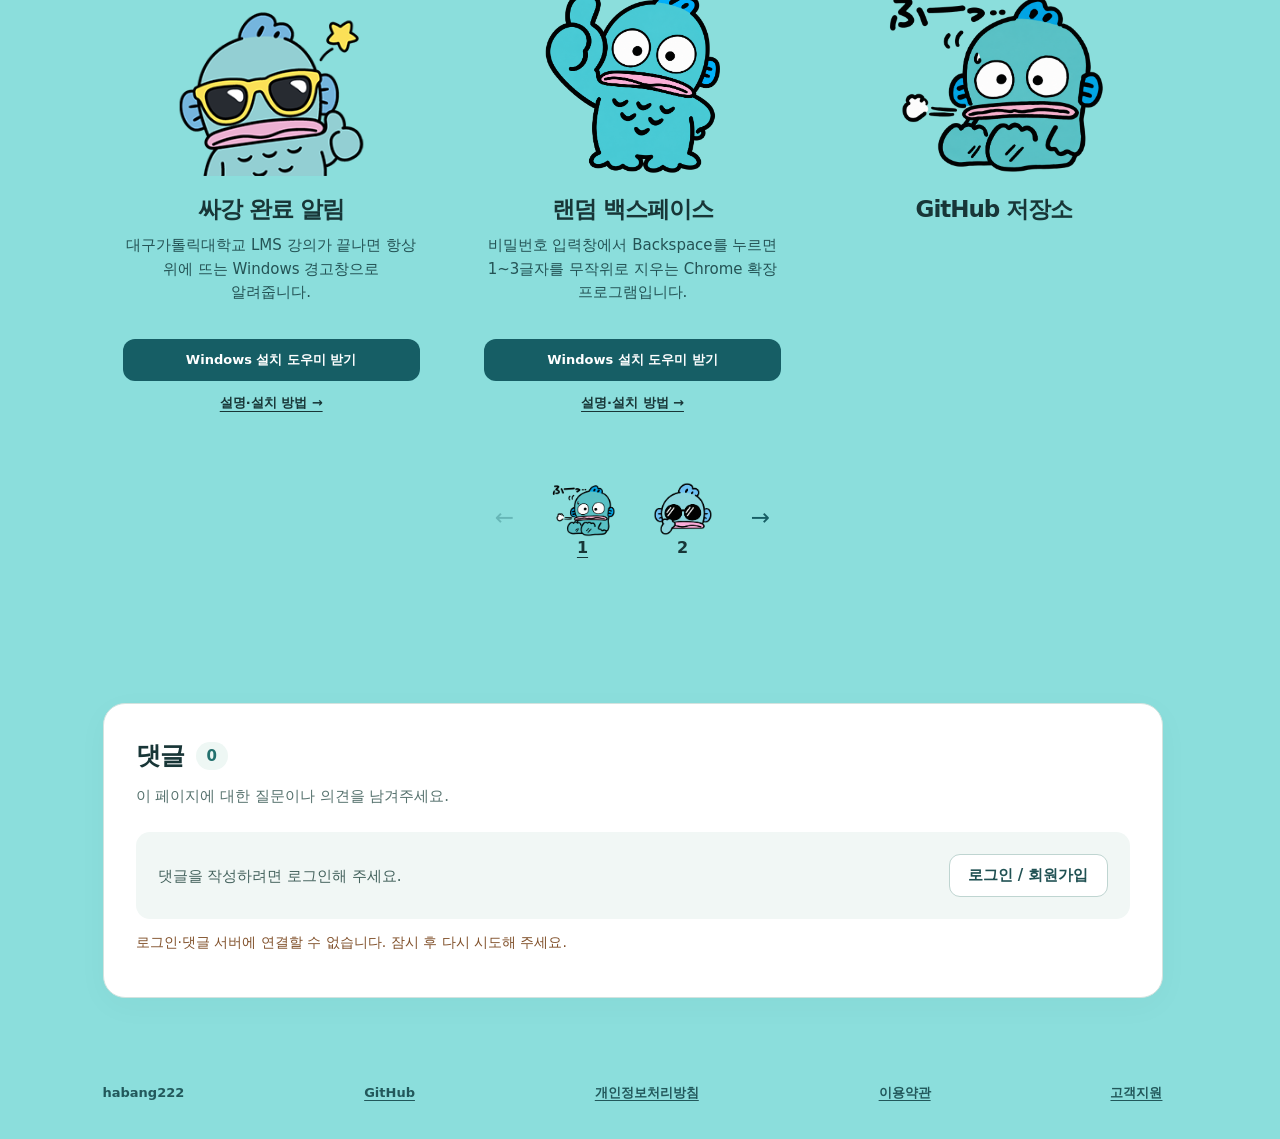
==== commit 2e930cb2: "Anchor the service drawer to the left edge" ====
--- a/index.html
+++ b/index.html
@@ -9,7 +9,7 @@
   <link rel="stylesheet" href="home.css?v=8">
   <script src="links.js?v=9" defer></script>
   <script src="home.js?v=7" defer></script>
-  <link rel="stylesheet" href="/community.css?v=5">
+  <link rel="stylesheet" href="/community.css?v=6">
   <script src="/community.js?v=8" defer></script>
 </head>
 <body>
--- a/community.css
+++ b/community.css
@@ -35,7 +35,7 @@
 @media(max-width:650px){.hb-toolbar{padding:12px 20px}.hb-toolbar .hb-button{font-size:13px}.hb-community{margin:24px 16px 40px;padding:22px 18px}.hb-guest{padding:18px}.hb-dialog{padding:26px 22px}.hb-dialog h2{font-size:22px}}
 html:has(.hb-dialog[open],.hb-menu[open]){overflow:hidden;scrollbar-gutter:stable}
 .hb-menu-toggle{display:inline-flex;align-items:center;justify-content:center;width:42px;height:42px;padding:0;border:1px solid #529d9b;border-radius:12px;background:transparent;color:#183637;font:25px/1 system-ui;cursor:pointer}
-.hb-menu{position:fixed;inset:0 0 0 auto;width:min(340px,88vw);height:100dvh;max-height:100dvh;margin:0;padding:24px;border:0;border-left:1px solid #c1dbd4;background:#f0fbf7;overflow-y:auto;overscroll-behavior:contain;box-shadow:-16px 0 60px #123d3929}
+.hb-menu{position:fixed;inset:0 auto 0 0;width:min(340px,88vw);height:100dvh;max-height:100dvh;margin:0;padding:24px;border:0;border-right:1px solid #c1dbd4;background:#f0fbf7;overflow-y:auto;overscroll-behavior:contain;box-shadow:16px 0 60px #123d3929}
 .hb-menu::backdrop{background:#0c282960}
 .hb-menu-heading{display:flex;align-items:center;justify-content:space-between;gap:16px;margin-bottom:24px}.hb-menu-heading h2{margin:0;font-size:24px}
 .hb-menu-links{display:flex;flex-direction:column;gap:8px}.hb-menu-links .hb-link{display:block;width:100%;padding:14px 16px;border-radius:12px;text-align:left;text-decoration:none;background:#fff}.hb-menu-links .hb-link:hover{background:#dcefeb}
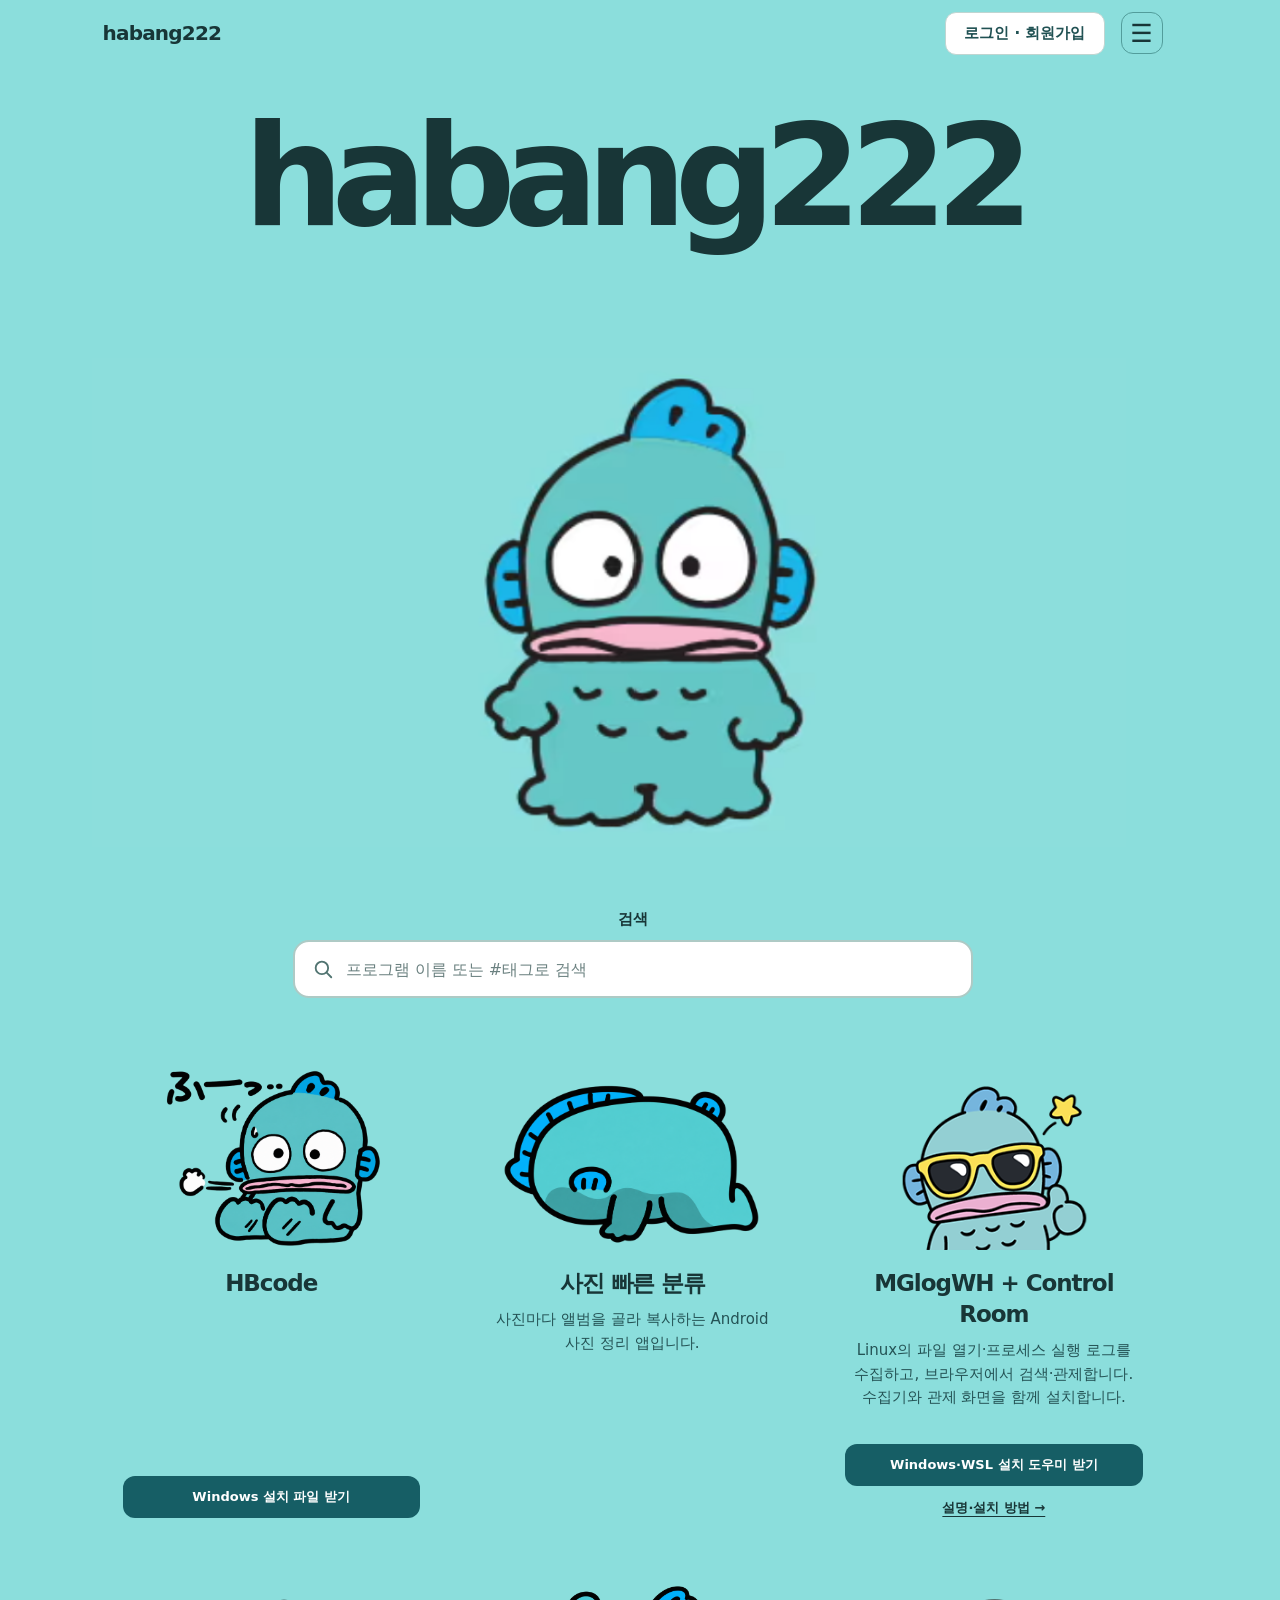
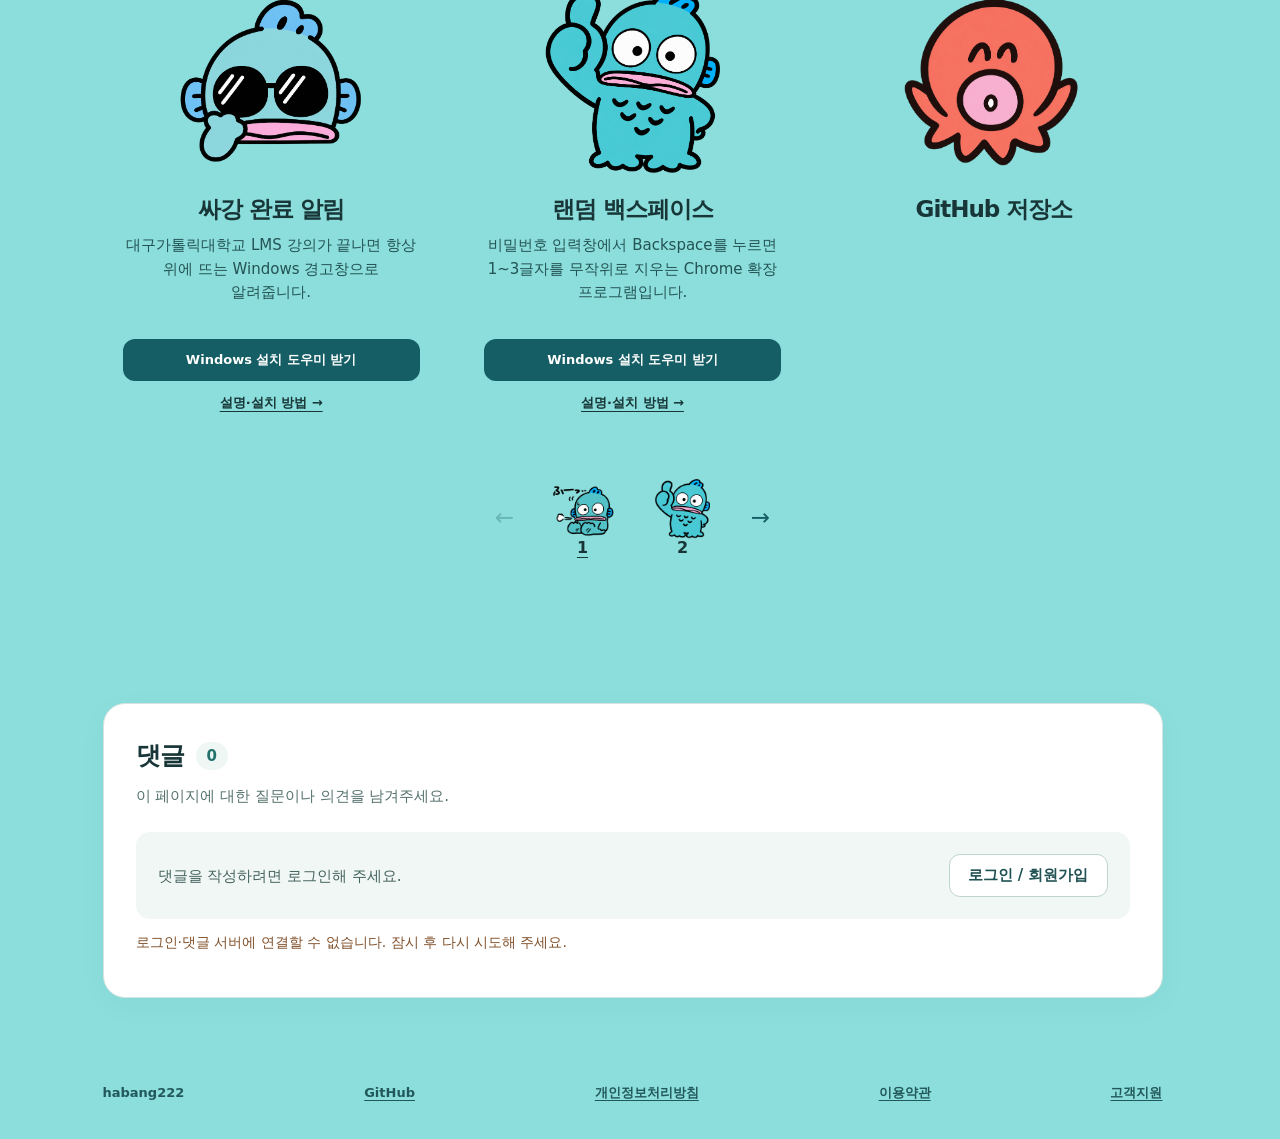
==== commit 2aff08f9: "Anchor the service menu to the right edge" ====
--- a/index.html
+++ b/index.html
@@ -9,7 +9,7 @@
   <link rel="stylesheet" href="home.css?v=8">
   <script src="links.js?v=9" defer></script>
   <script src="home.js?v=7" defer></script>
-  <link rel="stylesheet" href="/community.css?v=6">
+  <link rel="stylesheet" href="/community.css?v=7">
   <script src="/community.js?v=8" defer></script>
 </head>
 <body>
--- a/community.css
+++ b/community.css
@@ -35,7 +35,7 @@
 @media(max-width:650px){.hb-toolbar{padding:12px 20px}.hb-toolbar .hb-button{font-size:13px}.hb-community{margin:24px 16px 40px;padding:22px 18px}.hb-guest{padding:18px}.hb-dialog{padding:26px 22px}.hb-dialog h2{font-size:22px}}
 html:has(.hb-dialog[open],.hb-menu[open]){overflow:hidden;scrollbar-gutter:stable}
 .hb-menu-toggle{display:inline-flex;align-items:center;justify-content:center;width:42px;height:42px;padding:0;border:1px solid #529d9b;border-radius:12px;background:transparent;color:#183637;font:25px/1 system-ui;cursor:pointer}
-.hb-menu{position:fixed;inset:0 auto 0 0;width:min(340px,88vw);height:100dvh;max-height:100dvh;margin:0;padding:24px;border:0;border-right:1px solid #c1dbd4;background:#f0fbf7;overflow-y:auto;overscroll-behavior:contain;box-shadow:16px 0 60px #123d3929}
+.hb-menu{position:fixed;inset:0 0 0 auto;width:min(340px,88vw);height:100dvh;max-height:100dvh;margin:0;padding:24px;border:0;border-left:1px solid #c1dbd4;background:#f0fbf7;overflow-y:auto;overscroll-behavior:contain;box-shadow:-16px 0 60px #123d3929}
 .hb-menu::backdrop{background:#0c282960}
 .hb-menu-heading{display:flex;align-items:center;justify-content:space-between;gap:16px;margin-bottom:24px}.hb-menu-heading h2{margin:0;font-size:24px}
 .hb-menu-links{display:flex;flex-direction:column;gap:8px}.hb-menu-links .hb-link{display:block;width:100%;padding:14px 16px;border-radius:12px;text-align:left;text-decoration:none;background:#fff}.hb-menu-links .hb-link:hover{background:#dcefeb}
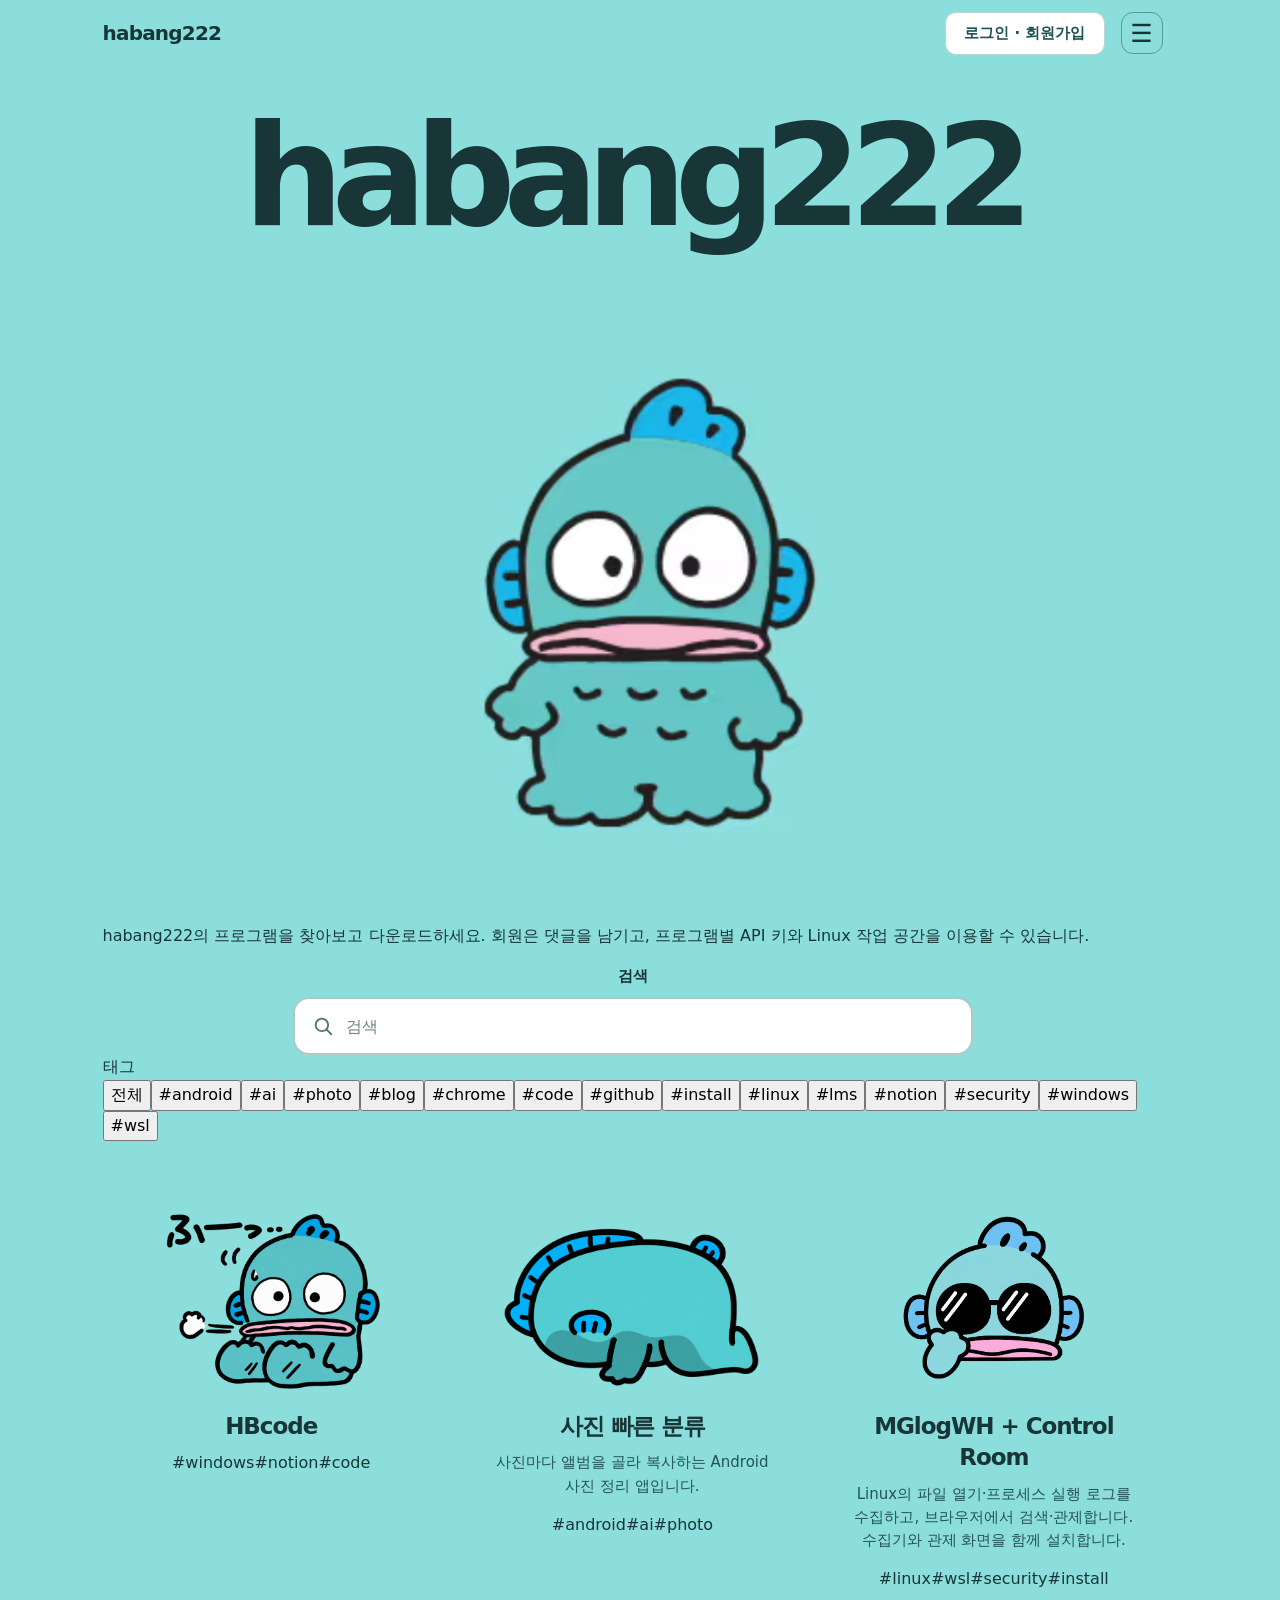
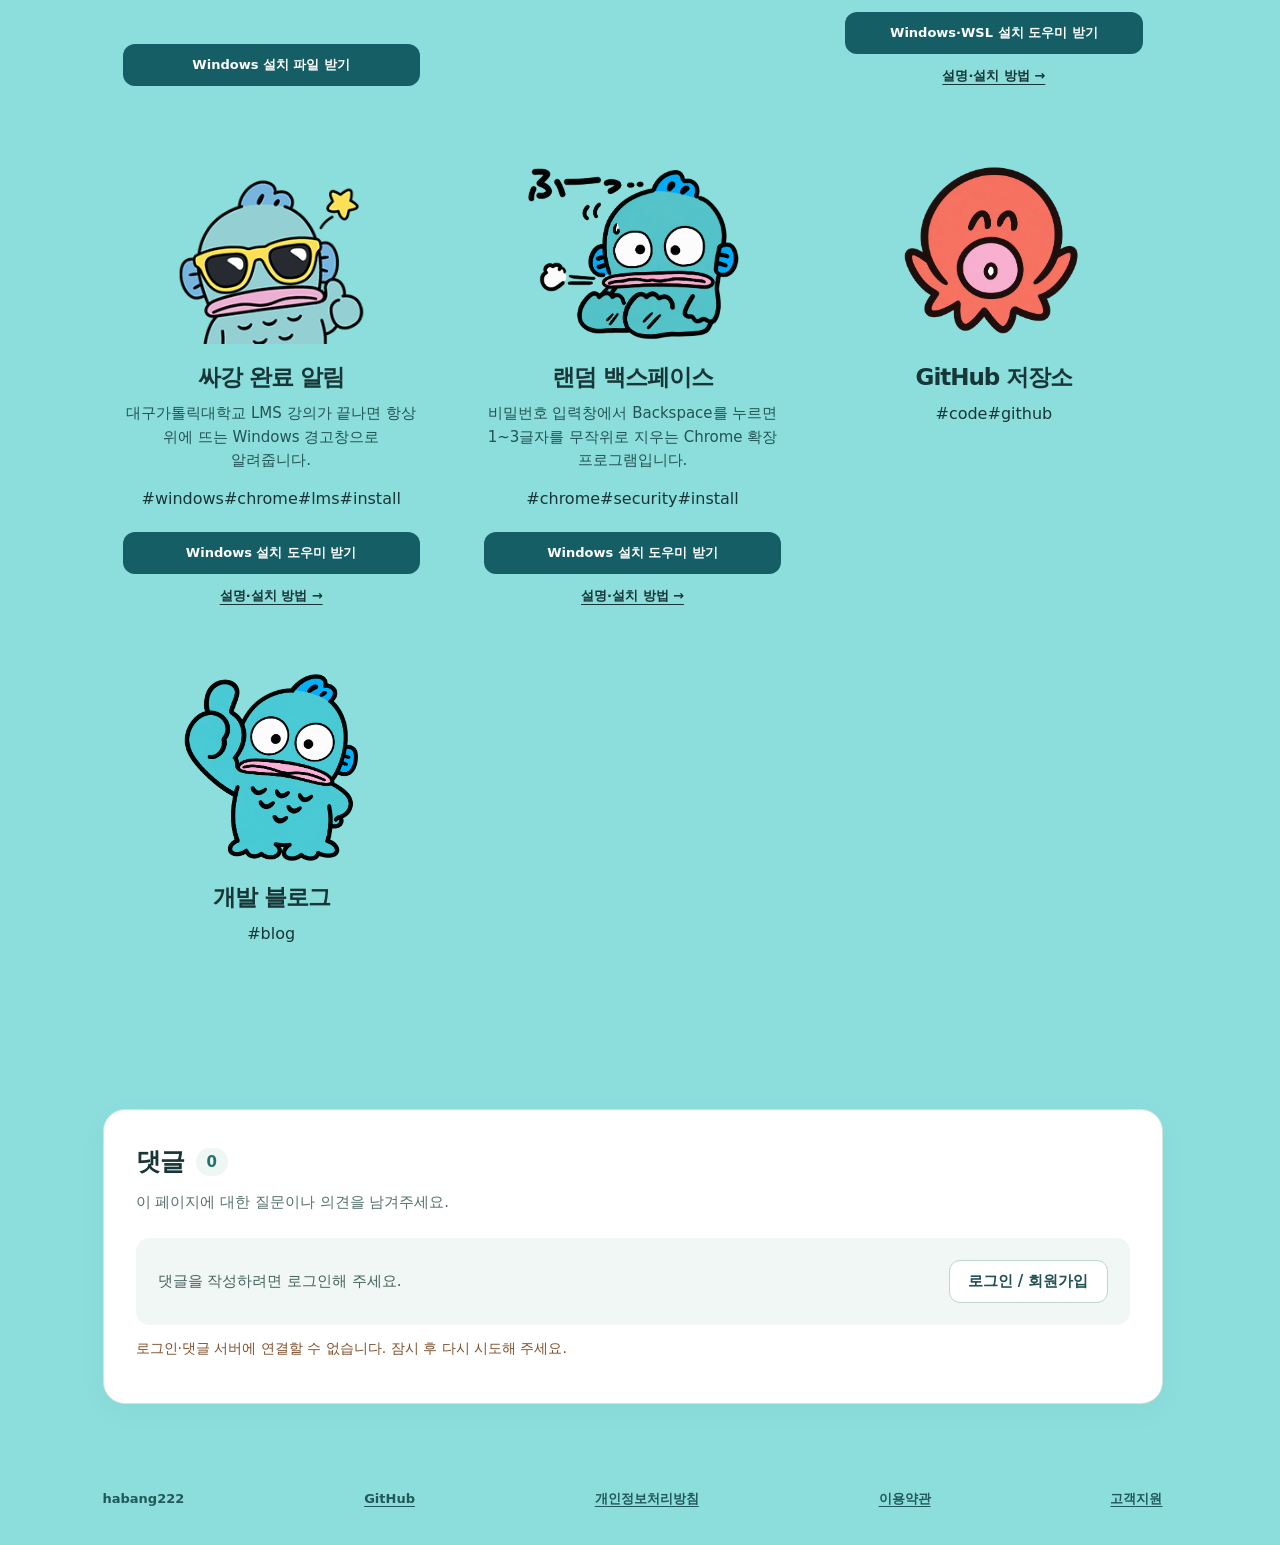
==== commit 338c81f3: "Merge c827d383fd2ae1b922c5da1c734ec44e64f26f6a into 67414b18ecdba91abe1178cc0295dfd77dd2c2dd" ====
--- a/index.html
+++ b/index.html
@@ -6,11 +6,11 @@
   <meta name="theme-color" content="#8bdedc">
   <meta name="description" content="habang222의 프로그램 소개·다운로드, 회원 댓글, 프로그램별 API 키와 Linux 워크스페이스 대여">
   <title>habang222 | 링크 모음</title>
-  <link rel="stylesheet" href="home.css?v=8">
-  <script src="links.js?v=9" defer></script>
-  <script src="home.js?v=7" defer></script>
-  <link rel="stylesheet" href="/community.css?v=7">
-  <script src="/community.js?v=8" defer></script>
+  <link rel="stylesheet" href="home.css?v=6">
+  <script src="links.js?v=8" defer></script>
+  <script src="home.js?v=6" defer></script>
+  <link rel="stylesheet" href="/community.css?v=4">
+  <script src="/community.js?v=6" defer></script>
 </head>
 <body>
   <a class="skip-link" href="#link-list">링크 목록으로 건너뛰기</a>
@@ -22,23 +22,26 @@
   </header>
 
   <main class="home-main" id="links">
+    <p class="home-intro">habang222의 프로그램을 찾아보고 다운로드하세요. 회원은 댓글을 남기고, 프로그램별 API 키와 Linux 작업 공간을 이용할 수 있습니다.</p>
     <div class="search-area" role="search">
       <label for="link-search">검색</label>
       <div class="search-field">
         <svg viewBox="0 0 24 24" fill="none" aria-hidden="true"><circle cx="10.8" cy="10.8" r="6.8" stroke="currentColor" stroke-width="2"/><path d="m16 16 5 5" stroke="currentColor" stroke-width="2" stroke-linecap="round"/></svg>
-        <input id="link-search" type="search" placeholder="프로그램 이름 또는 #태그로 검색" autocomplete="off" aria-describedby="search-help">
+        <input id="link-search" type="search" placeholder="검색" autocomplete="off">
       </div>
     </div>
 
-    <p id="search-help" class="sr-only">이름이나 설명으로 검색하거나, #사진정리처럼 태그 앞에 #을 붙여 검색하세요. 여러 검색어를 함께 사용할 수 있습니다.</p>
+    <div class="filter-row">
+      <span class="filter-label">태그</span>
+      <div class="tag-filters" id="tag-filters" aria-label="태그로 링크 필터링"></div>
+    </div>
 
     <p class="sr-only" id="result-count" role="status" aria-live="polite"></p>
-    <div class="card-viewport" id="card-viewport"><div class="link-grid" id="link-list"></div></div>
+    <div class="link-grid" id="link-list"></div>
     <p class="empty-state" id="empty-state" hidden>검색 결과 없음</p>
-    <nav class="page-navigation" id="page-navigation" aria-label="프로그램 페이지"></nav>
 
     <noscript>
-      <p class="noscript-note">프로그램 검색과 페이지 이동을 사용하려면 JavaScript를 켜 주세요. <a href="photo-sorter.html">사진 빠른 분류</a> · <a href="mglogwh.html">MGlogWH + Control Room</a> · <a href="lecture-alarm.html">싸강 완료 알림</a> · <a href="random-backspace.html">랜덤 백스페이스</a></p>
+      <p class="noscript-note">검색과 태그를 사용하려면 JavaScript를 켜 주세요. <a href="photo-sorter.html">사진 빠른 분류</a> · <a href="mglogwh.html">MGlogWH + Control Room</a> · <a href="lecture-alarm.html">싸강 완료 알림</a> · <a href="random-backspace.html">랜덤 백스페이스</a></p>
     </noscript>
   </main>
 
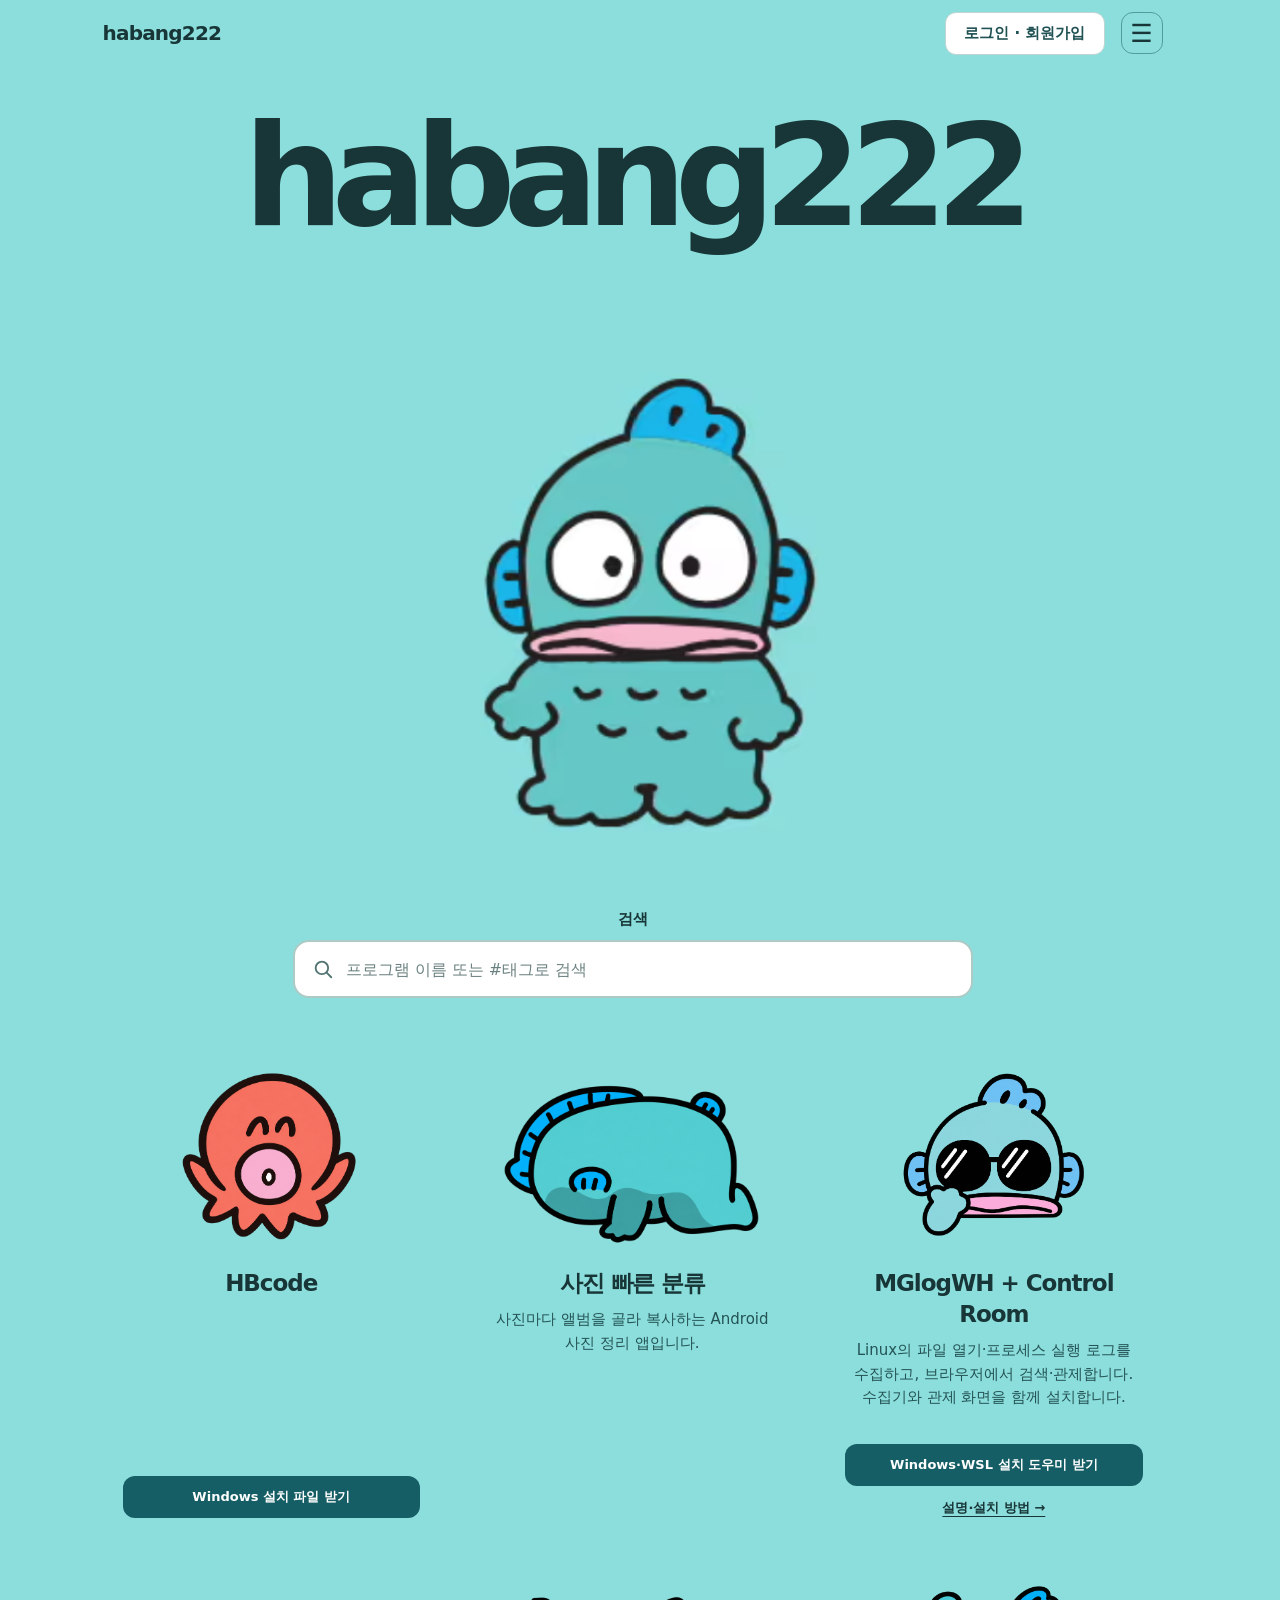
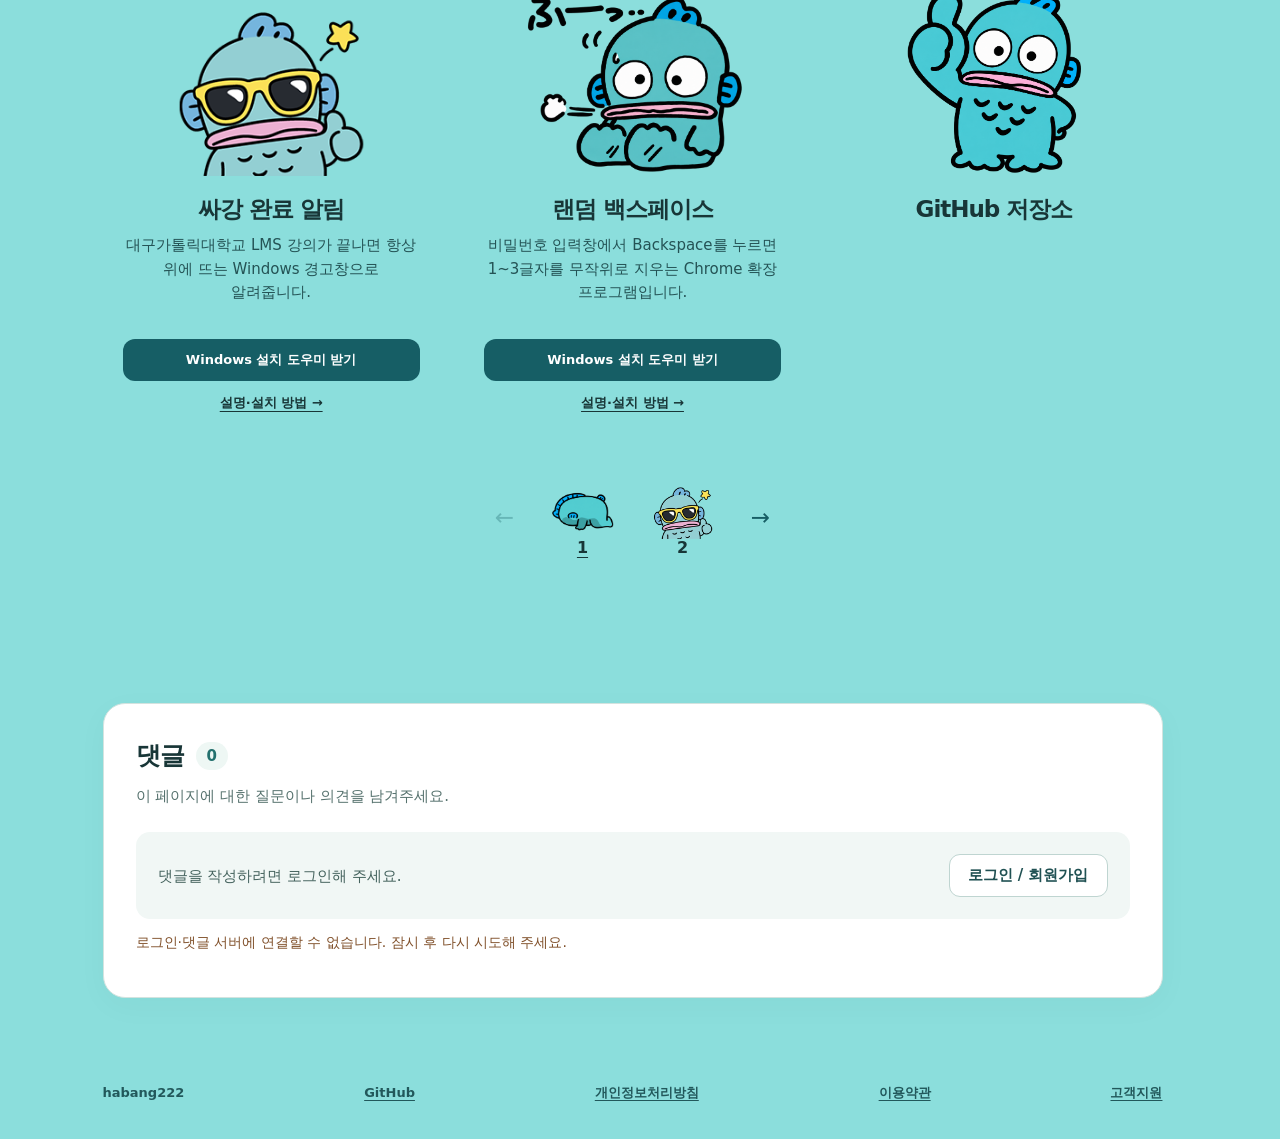
==== commit de37eb18: "Merge 2aff08f9f283bc3e91e87d0ff953bda347ac3a4e into 9dbc1d153dc6f96d5c9f32aa8cb537cc3dd48d74" ====
--- a/index.html
+++ b/index.html
@@ -6,11 +6,11 @@
   <meta name="theme-color" content="#8bdedc">
   <meta name="description" content="habang222의 프로그램 소개·다운로드, 회원 댓글, 프로그램별 API 키와 Linux 워크스페이스 대여">
   <title>habang222 | 링크 모음</title>
-  <link rel="stylesheet" href="home.css?v=6">
-  <script src="links.js?v=8" defer></script>
-  <script src="home.js?v=6" defer></script>
-  <link rel="stylesheet" href="/community.css?v=4">
-  <script src="/community.js?v=6" defer></script>
+  <link rel="stylesheet" href="home.css?v=8">
+  <script src="links.js?v=9" defer></script>
+  <script src="home.js?v=7" defer></script>
+  <link rel="stylesheet" href="/community.css?v=7">
+  <script src="/community.js?v=8" defer></script>
 </head>
 <body>
   <a class="skip-link" href="#link-list">링크 목록으로 건너뛰기</a>
@@ -22,26 +22,23 @@
   </header>
 
   <main class="home-main" id="links">
-    <p class="home-intro">habang222의 프로그램을 찾아보고 다운로드하세요. 회원은 댓글을 남기고, 프로그램별 API 키와 Linux 작업 공간을 이용할 수 있습니다.</p>
     <div class="search-area" role="search">
       <label for="link-search">검색</label>
       <div class="search-field">
         <svg viewBox="0 0 24 24" fill="none" aria-hidden="true"><circle cx="10.8" cy="10.8" r="6.8" stroke="currentColor" stroke-width="2"/><path d="m16 16 5 5" stroke="currentColor" stroke-width="2" stroke-linecap="round"/></svg>
-        <input id="link-search" type="search" placeholder="검색" autocomplete="off">
+        <input id="link-search" type="search" placeholder="프로그램 이름 또는 #태그로 검색" autocomplete="off" aria-describedby="search-help">
       </div>
     </div>
 
-    <div class="filter-row">
-      <span class="filter-label">태그</span>
-      <div class="tag-filters" id="tag-filters" aria-label="태그로 링크 필터링"></div>
-    </div>
+    <p id="search-help" class="sr-only">이름이나 설명으로 검색하거나, #사진정리처럼 태그 앞에 #을 붙여 검색하세요. 여러 검색어를 함께 사용할 수 있습니다.</p>
 
     <p class="sr-only" id="result-count" role="status" aria-live="polite"></p>
-    <div class="link-grid" id="link-list"></div>
+    <div class="card-viewport" id="card-viewport"><div class="link-grid" id="link-list"></div></div>
     <p class="empty-state" id="empty-state" hidden>검색 결과 없음</p>
+    <nav class="page-navigation" id="page-navigation" aria-label="프로그램 페이지"></nav>
 
     <noscript>
-      <p class="noscript-note">검색과 태그를 사용하려면 JavaScript를 켜 주세요. <a href="photo-sorter.html">사진 빠른 분류</a> · <a href="mglogwh.html">MGlogWH + Control Room</a> · <a href="lecture-alarm.html">싸강 완료 알림</a> · <a href="random-backspace.html">랜덤 백스페이스</a></p>
+      <p class="noscript-note">프로그램 검색과 페이지 이동을 사용하려면 JavaScript를 켜 주세요. <a href="photo-sorter.html">사진 빠른 분류</a> · <a href="mglogwh.html">MGlogWH + Control Room</a> · <a href="lecture-alarm.html">싸강 완료 알림</a> · <a href="random-backspace.html">랜덤 백스페이스</a></p>
     </noscript>
   </main>
 
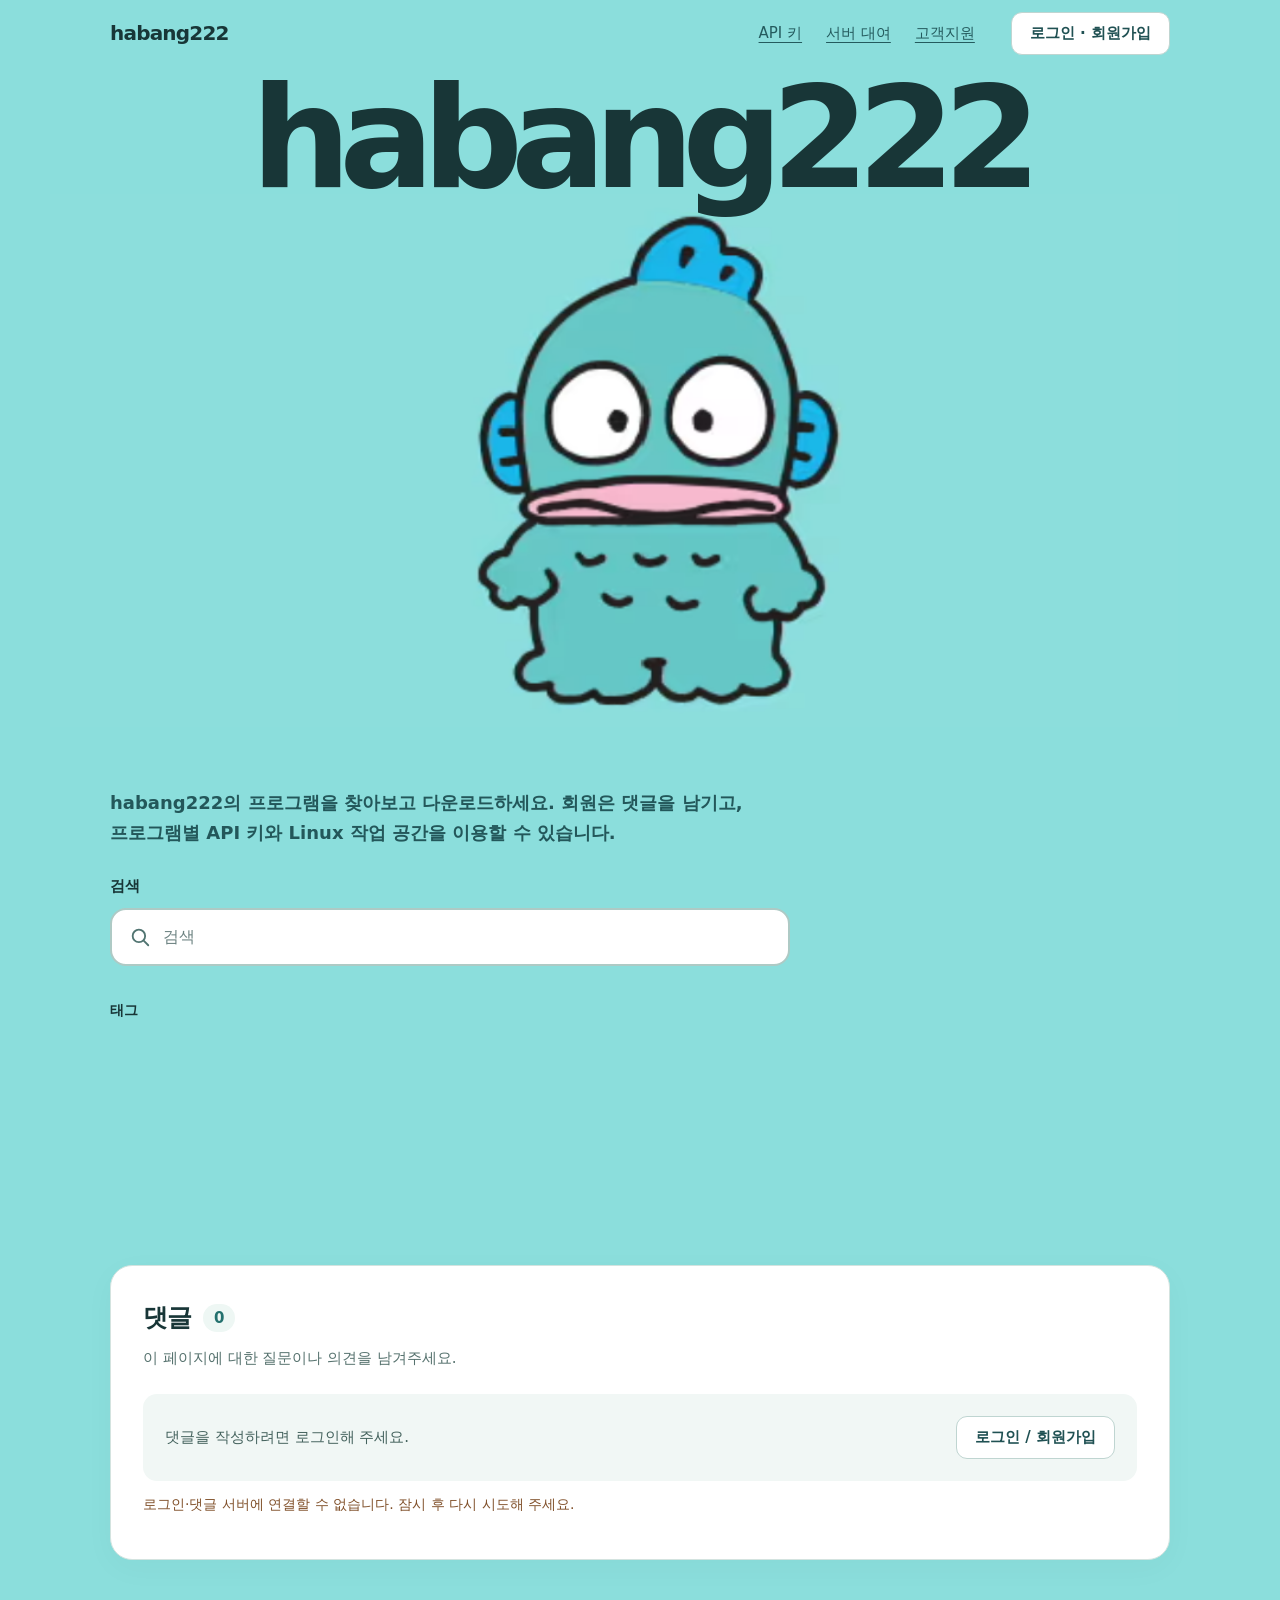
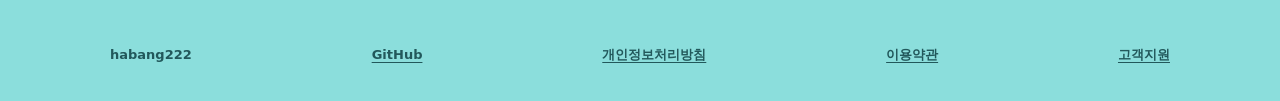
==== commit fa924266: "Merge 67414b18ecdba91abe1178cc0295dfd77dd2c2dd into a4236fcc0a43dac0e4a81d134230eb467b5656ab" ====
--- a/index.html
+++ b/index.html
@@ -6,11 +6,11 @@
   <meta name="theme-color" content="#8bdedc">
   <meta name="description" content="habang222의 프로그램 소개·다운로드, 회원 댓글, 프로그램별 API 키와 Linux 워크스페이스 대여">
   <title>habang222 | 링크 모음</title>
-  <link rel="stylesheet" href="home.css?v=8">
-  <script src="links.js?v=9" defer></script>
-  <script src="home.js?v=7" defer></script>
-  <link rel="stylesheet" href="/community.css?v=7">
-  <script src="/community.js?v=8" defer></script>
+  <link rel="stylesheet" href="home.css?v=6">
+  <script src="links.js?v=7" defer></script>
+  <script src="home.js?v=5" defer></script>
+  <link rel="stylesheet" href="/community.css?v=4">
+  <script src="/community.js?v=6" defer></script>
 </head>
 <body>
   <a class="skip-link" href="#link-list">링크 목록으로 건너뛰기</a>
@@ -22,23 +22,26 @@
   </header>
 
   <main class="home-main" id="links">
+    <p class="home-intro">habang222의 프로그램을 찾아보고 다운로드하세요. 회원은 댓글을 남기고, 프로그램별 API 키와 Linux 작업 공간을 이용할 수 있습니다.</p>
     <div class="search-area" role="search">
       <label for="link-search">검색</label>
       <div class="search-field">
         <svg viewBox="0 0 24 24" fill="none" aria-hidden="true"><circle cx="10.8" cy="10.8" r="6.8" stroke="currentColor" stroke-width="2"/><path d="m16 16 5 5" stroke="currentColor" stroke-width="2" stroke-linecap="round"/></svg>
-        <input id="link-search" type="search" placeholder="프로그램 이름 또는 #태그로 검색" autocomplete="off" aria-describedby="search-help">
+        <input id="link-search" type="search" placeholder="검색" autocomplete="off">
       </div>
     </div>
 
-    <p id="search-help" class="sr-only">이름이나 설명으로 검색하거나, #사진정리처럼 태그 앞에 #을 붙여 검색하세요. 여러 검색어를 함께 사용할 수 있습니다.</p>
+    <div class="filter-row">
+      <span class="filter-label">태그</span>
+      <div class="tag-filters" id="tag-filters" aria-label="태그로 링크 필터링"></div>
+    </div>
 
     <p class="sr-only" id="result-count" role="status" aria-live="polite"></p>
-    <div class="card-viewport" id="card-viewport"><div class="link-grid" id="link-list"></div></div>
+    <div class="link-grid" id="link-list"></div>
     <p class="empty-state" id="empty-state" hidden>검색 결과 없음</p>
-    <nav class="page-navigation" id="page-navigation" aria-label="프로그램 페이지"></nav>
 
     <noscript>
-      <p class="noscript-note">프로그램 검색과 페이지 이동을 사용하려면 JavaScript를 켜 주세요. <a href="photo-sorter.html">사진 빠른 분류</a> · <a href="mglogwh.html">MGlogWH + Control Room</a> · <a href="lecture-alarm.html">싸강 완료 알림</a> · <a href="random-backspace.html">랜덤 백스페이스</a></p>
+      <p class="noscript-note">검색과 태그를 사용하려면 JavaScript를 켜 주세요. <a href="photo-sorter.html">사진 빠른 분류</a> · <a href="mglogwh.html">MGlogWH + Control Room</a> · <a href="lecture-alarm.html">싸강 완료 알림</a> · <a href="random-backspace.html">랜덤 백스페이스</a></p>
     </noscript>
   </main>
 
--- a/home.css
+++ b/home.css
@@ -6,7 +6,7 @@
 }
 
 * { box-sizing: border-box; }
-html { scroll-behavior: smooth; scrollbar-gutter: stable; }
+html { scroll-behavior: smooth; }
 body { margin: 0; }
 button, input { font: inherit; }
 a { color: inherit; }
@@ -19,13 +19,16 @@
   position: relative;
   display: flex;
   justify-content: center;
-  min-height: clamp(650px, 70vw, 850px);
-  padding: 106px 24px 0;
+  min-height: clamp(500px, 61vw, 730px);
+  padding: 68px 24px 0;
   overflow: hidden;
   background-color: #8bdedc;
+  background-image: url("images/home/hero.png");
+  background-position: center bottom;
+  background-repeat: no-repeat;
+  background-size: min(100%, 1200px) auto;
   text-align: center;
 }
-.home-hero::before { content: ''; position: absolute; inset: clamp(200px, 22vw, 290px) 0 0; background: url("images/home/hero.png") center bottom / min(100%, 1100px) auto no-repeat; }
 
 .hero-content { position: relative; z-index: 1; width: 100%; }
 .home-hero h1 { margin: 0; font-size: clamp(64px, 11vw, 150px); font-weight: 900; letter-spacing: -.085em; line-height: 1; }
@@ -41,46 +44,43 @@
   margin: 0 auto;
   padding: 58px clamp(20px, 5vw, 60px) 100px;
 }
-.search-area { max-width: 680px; margin: 0 auto; }
-.search-area label { display: block; margin-bottom: 9px; font-size: 15px; font-weight: 800; text-align: center; }
+.home-intro { max-width: 720px; margin: 0 0 28px; color: #23575a; font-size: clamp(15px, 2vw, 18px); line-height: 1.65; font-weight: 650; word-break: keep-all; }
+.search-area { max-width: 680px; }
+.search-area label { display: block; margin-bottom: 9px; font-size: 15px; font-weight: 800; }
 .search-field { display: flex; align-items: center; gap: 12px; height: 58px; padding: 0 17px; border: 2px solid #aecac5; border-radius: 16px; background: #fff; }
 .search-field:focus-within { border-color: #187e83; box-shadow: 0 0 0 4px #187e8324; }
 .search-field svg { width: 22px; height: 22px; flex: none; color: #517471; }
 .search-field input { width: 100%; height: 100%; padding: 0; border: 0; outline: 0; background: transparent; color: #183637; font-size: 16px; }
 .search-field input::placeholder { color: #6b8180; }
 
-.card-viewport { scroll-margin-top: 24px; touch-action: pan-y; }
-.link-grid { display: grid; grid-template-columns: repeat(3, minmax(0, 1fr)); gap: 24px; margin-top: 40px; }
+.filter-row { display: flex; align-items: start; gap: 18px; margin-top: 25px; }
+.filter-label { padding-top: 9px; font-size: 14px; font-weight: 900; white-space: nowrap; }
+.tag-filters { display: flex; flex-wrap: wrap; gap: 8px; }
+.tag-filter { min-height: 40px; padding: 7px 14px; border: 1.5px solid #a7c7c3; border-radius: 999px; background: #fff; color: #235153; cursor: pointer; font-size: 14px; font-weight: 800; }
+.tag-filter:hover { border-color: #187e83; }
+.tag-filter[aria-pressed="true"] { border-color: #165e65; background: #165e65; color: #fff; }
+.link-grid { display: grid; grid-template-columns: repeat(auto-fit, minmax(min(100%, 250px), 1fr)); gap: clamp(20px, 4vw, 48px); margin-top: 40px; }
 .link-card {
   display: flex;
   flex-direction: column;
   align-items: center;
   min-width: 0;
-  padding: 22px 20px;
-  border: 0;
-  background: transparent;
+  padding: 12px 8px 16px;
   text-align: center;
   text-decoration: none;
 }
-.card-art { display: flex; align-items: center; justify-content: center; width: 100%; height: 190px; margin-bottom: 18px; }
+.card-art { display: flex; align-items: center; justify-content: center; width: 100%; height: 250px; margin-bottom: 18px; }
 .card-open { display: flex; flex-direction: column; align-items: center; width: 100%; text-decoration: none; }
 .card-description { margin: 0 0 15px; max-width: 32ch; color: #245355; font-size: 15px; word-break: keep-all; }
 .card-actions { display: flex; flex-direction: column; align-items: center; gap: 12px; width: 100%; margin-top: auto; padding-top: 20px; }
-.card-download { width: 100%; padding: 11px 13px; border-radius: 12px; background: #165e65; color: white; text-decoration: none; font-size: 13px; font-weight: 800; }
+.card-download { padding: 11px 17px; border-radius: 12px; background: #165e65; color: white; text-decoration: none; font-size: 13px; font-weight: 800; }
 .card-download:hover { background: #104b51; }
 .card-guide { font-size: 13px; font-weight: 800; text-underline-offset: 4px; }
 .card-art img { display: block; width: 100%; height: 100%; object-fit: contain; transition: transform .22s ease, filter .22s ease; }
 .card-open:hover .card-art img, .card-open:focus-visible .card-art img { transform: scale(1.055); filter: brightness(.96) drop-shadow(0 12px 12px #174b5055); }
 .link-card h3 { margin: 0 0 9px; font-size: 23px; letter-spacing: -.045em; line-height: 1.35; word-break: keep-all; }
-.page-navigation { display: flex; flex-wrap: wrap; align-items: center; justify-content: center; gap: 14px; margin-top: 36px; }
-.page-navigation[hidden] { display: none; }
-.page-choice { position: relative; width: 86px; height: 92px; border: 0; background: transparent; cursor: pointer; padding: 8px 10px 24px; }
-.page-choice img { display: block; width: 100%; height: 100%; object-fit: contain; }
-.page-choice span { position: absolute; bottom: 3px; inset-inline: 0; font-size: 16px; font-weight: 900; color: #183637; }
-.page-choice[aria-current="page"] span { text-decoration: underline; text-underline-offset: 4px; }
-.page-choice:hover img { filter: brightness(.94); }
-.page-arrow { width: 42px; height: 42px; border: 0; background: transparent; color: #165e65; font-size: 23px; cursor: pointer; }
-.page-arrow:disabled { opacity: .3; cursor: default; }
+.card-tags { display: flex; justify-content: center; flex-wrap: wrap; gap: 5px 12px; }
+.card-tag { color: #205659; font-size: 13px; font-weight: 800; }
 .empty-state, .noscript-note { margin: 22px 0 0; padding: 24px; border: 1px dashed #277c7b; border-radius: 18px; color: #234f50; }
 
 .home-footer { display: flex; justify-content: space-between; gap: 20px; max-width: 1180px; margin: 0 auto; padding: 25px clamp(20px, 5vw, 60px) 36px; color: #22585b; font-size: 13px; font-weight: 800; }
@@ -90,17 +90,13 @@
 :is(a, button, input):focus-visible { outline: 3px solid #00696d; outline-offset: 4px; }
 
 @media (max-width: 650px) {
-  .home-hero { min-height: 540px; padding-top: 112px; }
-  .home-hero::before { top: 200px; background-size: min(150%, 580px) auto; }
+  .home-hero { min-height: 500px; padding-top: 132px; background-size: 100% auto; }
   .home-hero h1 { font-size: clamp(55px, 14vw, 90px); }
   .home-main { padding: 54px 20px 76px; }
-  .link-grid { grid-template-columns: repeat(2, minmax(0, 1fr)); gap: 14px; }
-  .link-card { padding: 16px 12px; border-radius: 20px; }
-  .link-card h3 { font-size: 19px; }
-  .card-art { height: 145px; }
-  .card-description { font-size: 13px; }
-  .card-download { font-size: 12px; }
-  .page-choice { width: 68px; height: 78px; }
+  .filter-row { display: block; }
+  .filter-label { display: block; padding: 0 0 10px; }
+  .link-grid { grid-template-columns: 1fr; gap: 16px; }
+  .card-art { height: 220px; }
 }
 
 @media (prefers-reduced-motion: reduce) {
--- a/community.css
+++ b/community.css
@@ -1,8 +1,8 @@
-.hb-toolbar,.hb-community,.hb-dialog,.hb-menu{font:15px/1.6 "Apple SD Gothic Neo","Malgun Gothic",system-ui,sans-serif;box-sizing:border-box;color:#183637}
+.hb-toolbar,.hb-community,.hb-dialog{font:15px/1.6 "Apple SD Gothic Neo","Malgun Gothic",system-ui,sans-serif;box-sizing:border-box;color:#183637}
 .hb-toolbar *,.hb-community *,.hb-dialog *{box-sizing:border-box}
-.hb-toolbar [hidden],.hb-community [hidden],.hb-dialog [hidden],.hb-menu [hidden]{display:none!important}
+.hb-toolbar [hidden],.hb-community [hidden],.hb-dialog [hidden]{display:none!important}
 .hb-toolbar{display:flex;flex-wrap:wrap;justify-content:flex-end;align-items:center;gap:16px;min-height:62px;padding:12px max(20px,calc((100% - 1060px)/2));background:#8bdedc;border-bottom:1px solid #71c7c5}
-.hb-account{font-weight:700;max-width:30vw;overflow:hidden;text-overflow:ellipsis;white-space:nowrap}
+.hb-account{font-weight:700;overflow-wrap:anywhere}
 .hb-header-brand{margin-right:auto;color:#183637;font-size:20px;font-weight:900;letter-spacing:-.04em;text-decoration:none}.hb-toolbar [aria-current=page]{font-weight:800;color:#104b51;text-decoration-thickness:2px}
 .hb-button,.hb-link,.hb-provider{font:inherit;cursor:pointer;transition:background .15s;line-height:1.5}
 .hb-button{display:inline-flex;justify-content:center;align-items:center;min-height:42px;padding:9px 18px;border:1px solid #bfd5d1;border-radius:11px;background:#fff;color:#205153;font-weight:700;text-decoration:none}
@@ -22,7 +22,7 @@
 .hb-comment-meta{display:flex;align-items:center;gap:11px}.hb-avatar{display:flex;align-items:center;justify-content:center;flex-shrink:0;width:39px;height:39px;border-radius:50%;background:#e4f2ed;color:#245c53;font-weight:800}
 .hb-comment-meta strong{display:block;font-size:14px;overflow-wrap:anywhere}.hb-comment-meta time{display:block;color:#70827a;font-size:12px}
 .hb-comment-body{white-space:pre-wrap;overflow-wrap:anywhere;margin:14px 0;color:#2d4741}.hb-comment-actions{display:flex;gap:14px;font-size:13px}
-.hb-edit .hb-button{margin:10px 8px 0 0}.hb-dialog{position:fixed;top:32px;left:50%;right:auto;bottom:auto;margin:0;transform:translateX(-50%);width:calc(100% - 32px);max-width:440px;max-height:calc(100dvh - 64px);padding:32px;border:1px solid #c7ddd5;border-radius:22px;background:#fff;box-shadow:0 24px 100px #051e3a44;overflow-y:auto;overscroll-behavior:contain;scrollbar-gutter:stable}
+.hb-edit .hb-button{margin:10px 8px 0 0}.hb-dialog{position:fixed;width:calc(100% - 32px);max-width:440px;max-height:calc(100dvh - 32px);padding:32px;border:1px solid #c7ddd5;border-radius:22px;background:#fff;box-shadow:0 24px 100px #051e3a44;overflow-y:auto}
 .hb-dialog::backdrop{background:#0c282970;backdrop-filter:blur(4px)}.hb-dialog-close{display:block;margin:-14px -12px 8px auto;font-size:13px}
 .hb-dialog h2{color:#183637;font-size:24px;line-height:1.4;margin:0 0 8px;letter-spacing:-.04em}.hb-dialog>p{margin:0 0 20px}
 .hb-tabs{display:grid;grid-template-columns:1fr 1fr;gap:8px;margin-bottom:20px}.hb-tabs [aria-pressed=true]{background:#165e65;color:#fff;border-color:#165e65}
@@ -33,11 +33,4 @@
 .hb-legal-note{font-size:12px;color:#56726e;margin:16px 0 0!important;line-height:1.6}.hb-legal-note a,.hb-legal-links a{text-underline-offset:3px}.hb-legal-links{display:flex;flex-wrap:wrap;gap:8px 16px;font:13px/1.6 "Apple SD Gothic Neo","Malgun Gothic",system-ui,sans-serif}.hb-legal-links a{color:inherit}
 .hb-toolbar :is(a,button):focus-visible,.hb-community :is(button,textarea):focus-visible,.hb-dialog :is(a,button,input):focus-visible{outline:3px solid #247e78;outline-offset:3px}
 @media(max-width:650px){.hb-toolbar{padding:12px 20px}.hb-toolbar .hb-button{font-size:13px}.hb-community{margin:24px 16px 40px;padding:22px 18px}.hb-guest{padding:18px}.hb-dialog{padding:26px 22px}.hb-dialog h2{font-size:22px}}
-html:has(.hb-dialog[open],.hb-menu[open]){overflow:hidden;scrollbar-gutter:stable}
-.hb-menu-toggle{display:inline-flex;align-items:center;justify-content:center;width:42px;height:42px;padding:0;border:1px solid #529d9b;border-radius:12px;background:transparent;color:#183637;font:25px/1 system-ui;cursor:pointer}
-.hb-menu{position:fixed;inset:0 0 0 auto;width:min(340px,88vw);height:100dvh;max-height:100dvh;margin:0;padding:24px;border:0;border-left:1px solid #c1dbd4;background:#f0fbf7;overflow-y:auto;overscroll-behavior:contain;box-shadow:-16px 0 60px #123d3929}
-.hb-menu::backdrop{background:#0c282960}
-.hb-menu-heading{display:flex;align-items:center;justify-content:space-between;gap:16px;margin-bottom:24px}.hb-menu-heading h2{margin:0;font-size:24px}
-.hb-menu-links{display:flex;flex-direction:column;gap:8px}.hb-menu-links .hb-link{display:block;width:100%;padding:14px 16px;border-radius:12px;text-align:left;text-decoration:none;background:#fff}.hb-menu-links .hb-link:hover{background:#dcefeb}
-.hb-menu :is(a,button):focus-visible,.hb-menu-toggle:focus-visible{outline:3px solid #247e78;outline-offset:3px}
-@media(max-width:650px){.hb-toolbar{gap:8px;font-size:13px;flex-wrap:nowrap}.hb-header-brand{flex-basis:auto;font-size:19px}.hb-toolbar .hb-link{padding:5px 0}.hb-toolbar .hb-button{padding:8px 10px;font-size:12px}.hb-dialog{top:12px;max-height:calc(100dvh - 24px)}}
+@media(max-width:650px){.hb-toolbar{gap:8px 12px;font-size:13px}.hb-header-brand{flex-basis:100%;font-size:19px}.hb-toolbar .hb-link{padding:5px 0}}
